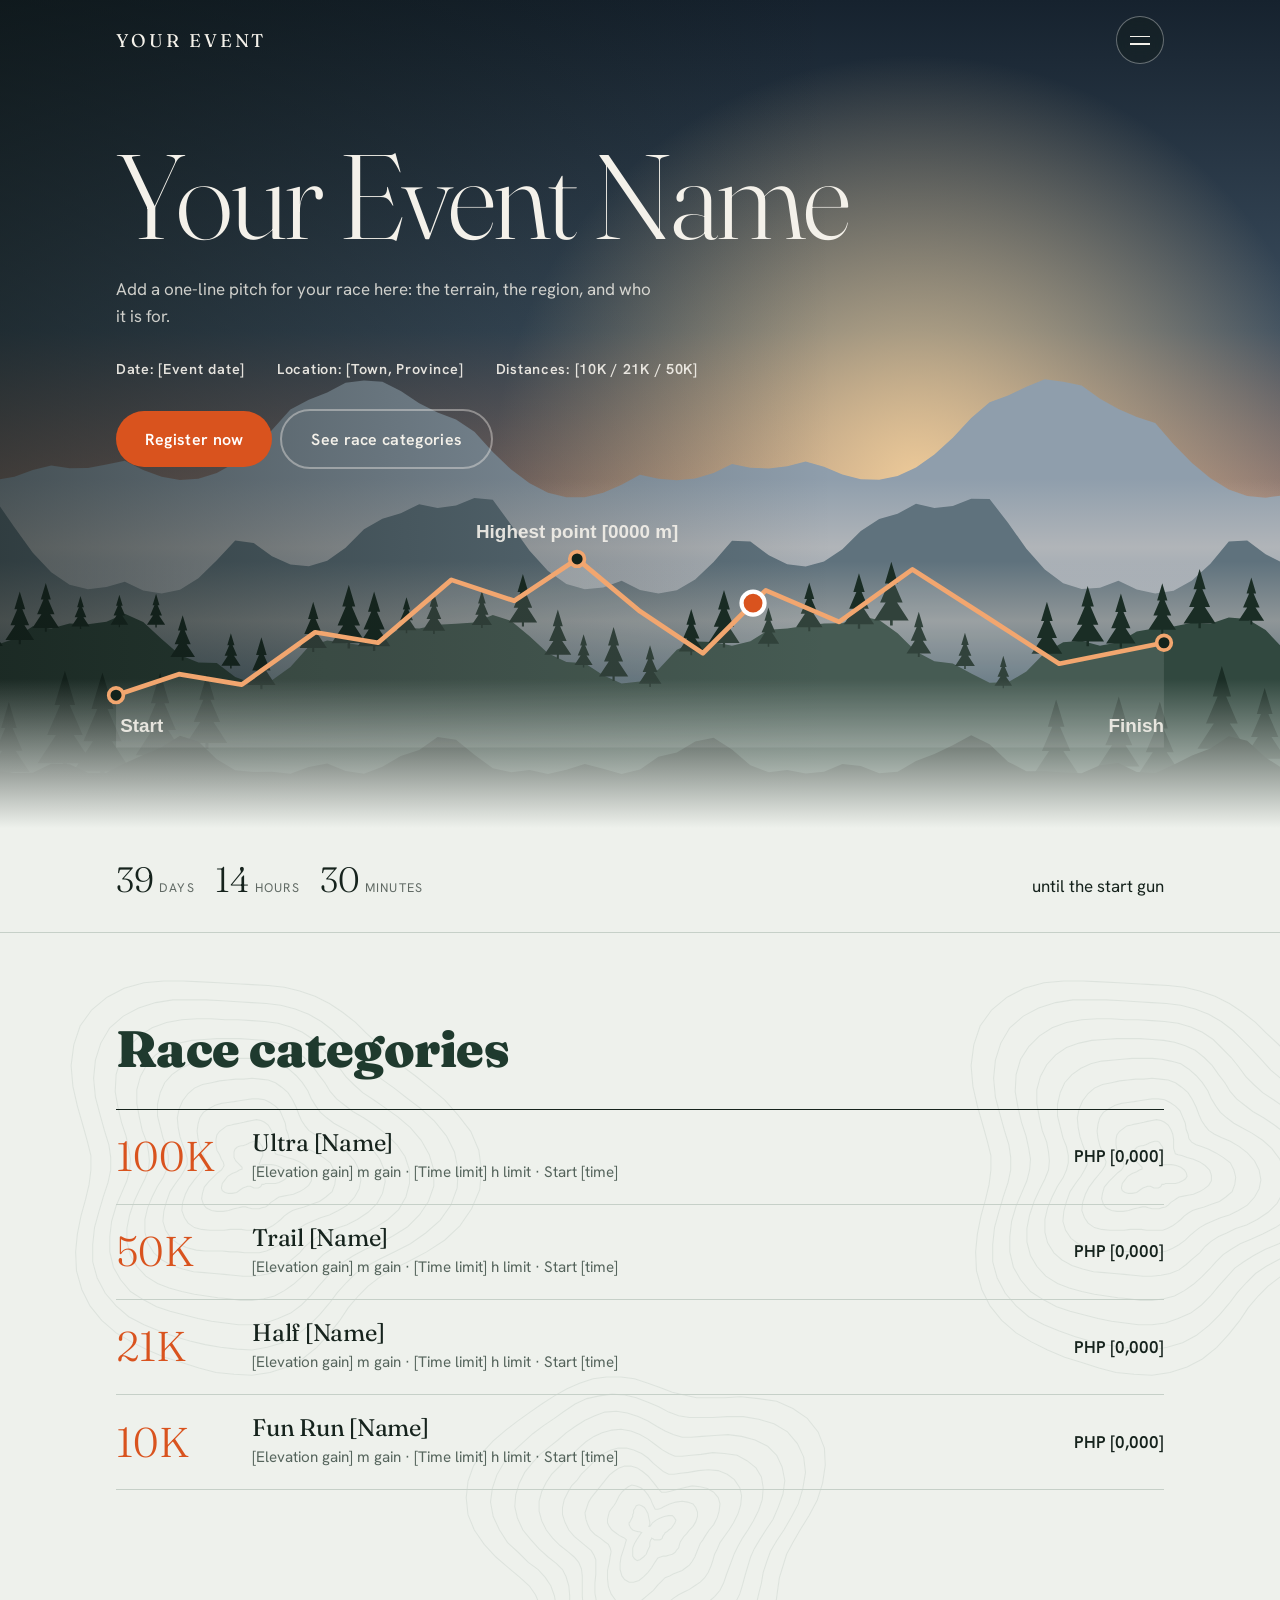
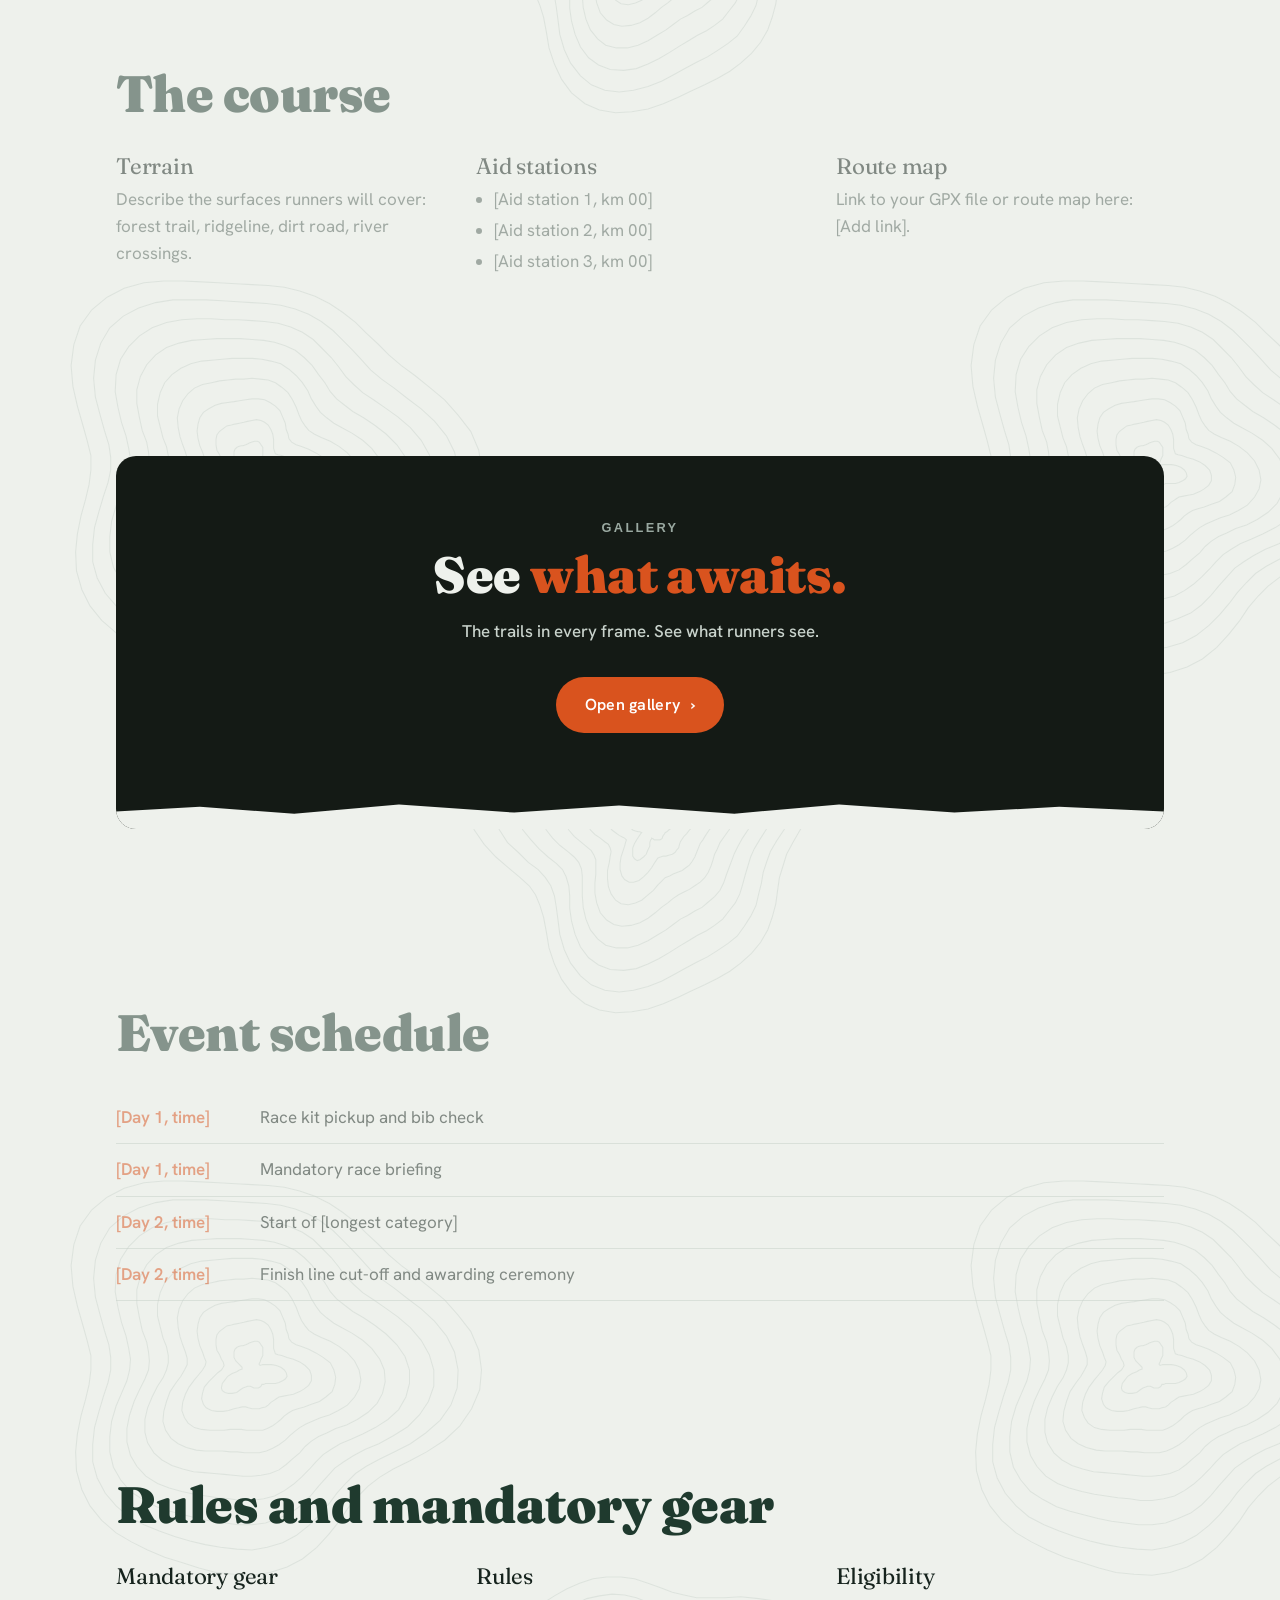
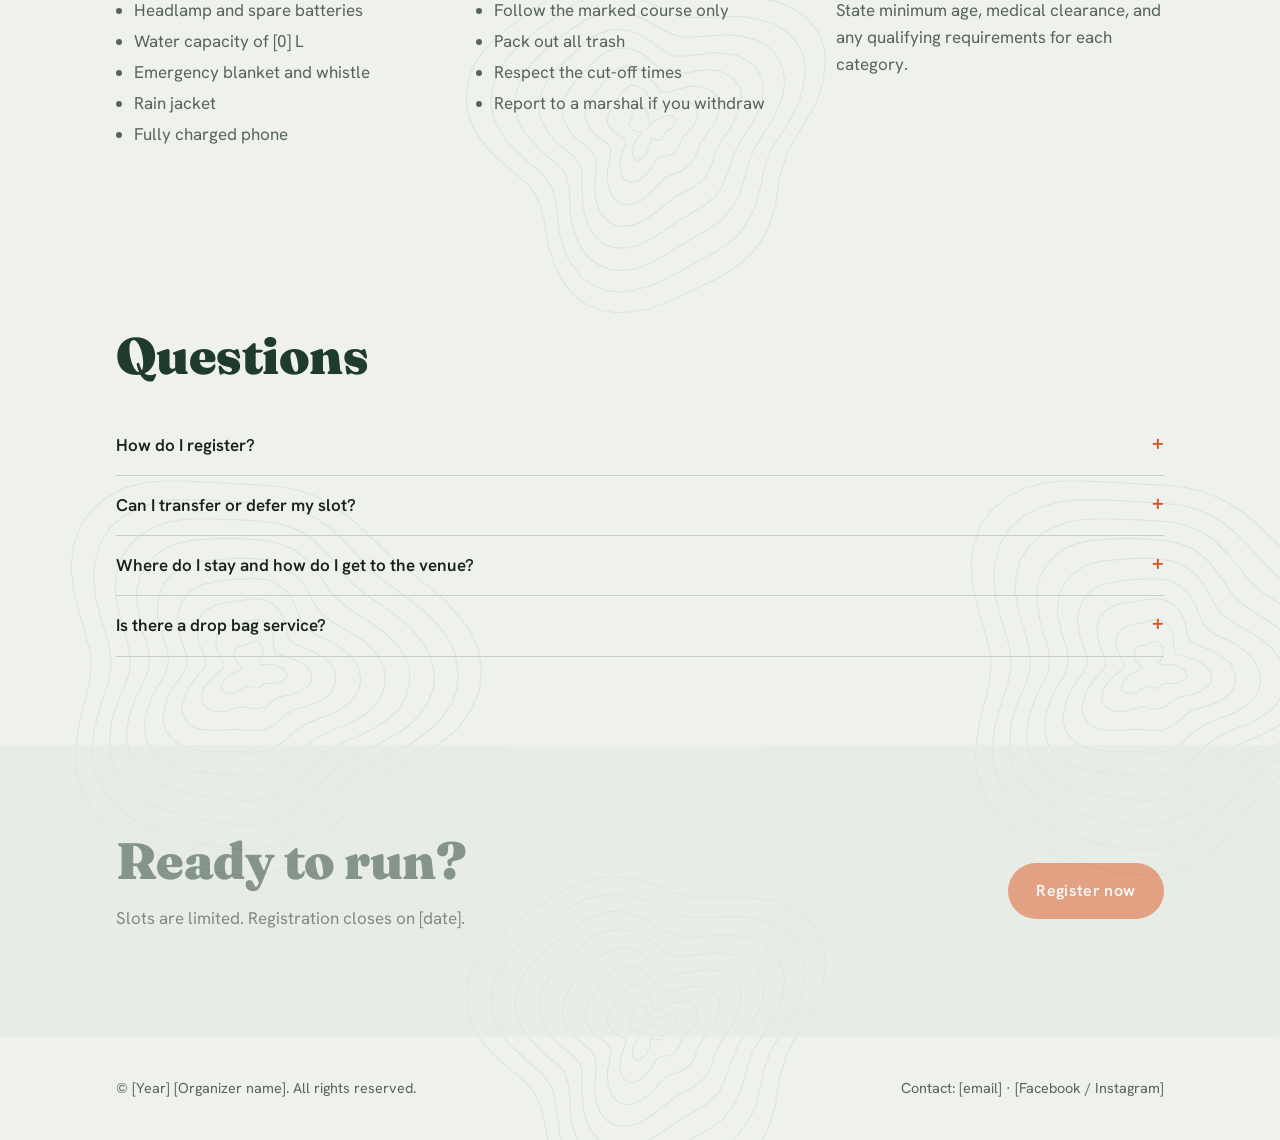
==== Trail Race Event Website.html @ f1c0d8c1 "first commit" ====
<!DOCTYPE html>
<html lang="en">
<head>
<meta charset="utf-8">
<meta name="viewport" content="width=device-width, initial-scale=1, viewport-fit=cover">
<title>Your Event Name – Trail Race</title>
<link rel="preconnect" href="https://fonts.googleapis.com">
<link rel="preconnect" href="https://fonts.gstatic.com" crossorigin>
<link href="https://fonts.googleapis.com/css2?family=Fraunces:wght@300;400;600&family=Hanken+Grotesk:wght@400;500;600&display=swap" rel="stylesheet">
<style>
:root{--bg:#EEF1EC;--ink:#16231D;--pine:#1F3A2E;--accent:#D9531E;--muted:#55645C;--line:#C6D0C8;--panel:#E3E9E3;--onaccent:#fff;
box-sizing:border-box;padding-top:env(safe-area-inset-top,0px);padding-bottom:env(safe-area-inset-bottom,0px)}
@media (prefers-color-scheme:dark){:root:not([data-theme="light"]){--bg:#0F1A15;--ink:#E6ECE7;--pine:#8DBFA3;--accent:#F07A43;--muted:#9AA9A1;--line:#263A30;--panel:#16251E;--onaccent:#1a0d06}}
:root[data-theme="dark"]{--bg:#0F1A15;--ink:#E6ECE7;--pine:#8DBFA3;--accent:#F07A43;--muted:#9AA9A1;--line:#263A30;--panel:#16251E;--onaccent:#1a0d06}
*,*::before,*::after{box-sizing:inherit}
html{scroll-padding-top:env(safe-area-inset-top,0px);scroll-behavior:smooth}
body{margin:0;background:var(--bg);color:var(--ink);font:400 1.0625rem/1.6 "Public Sans",system-ui,sans-serif}
h1,h2,h3{font-family:"Big Shoulders Display","Arial Narrow",Impact,sans-serif;line-height:.95;margin:0;letter-spacing:.01em}
a{color:inherit}
:focus-visible{outline:3px solid var(--accent);outline-offset:3px}
.wrap{max-width:68rem;margin:0 auto;padding:0 1.25rem}
nav{display:flex;justify-content:space-between;align-items:center;padding:1rem 0;gap:1rem;flex-wrap:wrap}
nav .logo{font-family:"Big Shoulders Display",Impact,sans-serif;font-weight:900;font-size:1.4rem;text-decoration:none}
nav ul{display:flex;gap:1.25rem;list-style:none;margin:0;padding:0;flex-wrap:wrap}
nav ul a{text-decoration:none;color:var(--muted);font-weight:500;font-size:.95rem}
nav ul a:hover{color:var(--ink)}
.hero{padding:3rem 0 0}
.hero h1{font-weight:900;font-size:clamp(3.5rem,13vw,9.5rem);color:var(--pine)}
.hero .sub{max-width:34rem;color:var(--muted);margin:1.25rem 0 1.75rem}
.facts{display:flex;flex-wrap:wrap;gap:.5rem 2rem;font-weight:600;margin-bottom:1.75rem}
.btn{display:inline-block;background:var(--accent);color:var(--onaccent);padding:.9rem 1.6rem;border-radius:.25rem;font-weight:600;text-decoration:none;border:0;font-size:1rem}
.btn.alt{background:transparent;color:var(--ink);border:2px solid var(--line);margin-left:.5rem}
.profile{margin-top:2.5rem;width:100%;height:auto;display:block;overflow:visible}
.profile .area{fill:var(--panel)}
.profile .ln{fill:none;stroke:var(--accent);stroke-width:3;stroke-linejoin:round;stroke-dasharray:2400;stroke-dashoffset:2400;animation:draw 2.6s ease-out forwards}
.profile text{fill:var(--muted);font:500 13px "Public Sans",sans-serif}
@keyframes draw{to{stroke-dashoffset:0}}
@media (prefers-reduced-motion:reduce){.profile .ln{animation:none;stroke-dashoffset:0}html{scroll-behavior:auto}}
.count{background:var(--pine);color:var(--bg);padding:1.25rem 0}
.count .wrap{display:flex;gap:2rem;flex-wrap:wrap;align-items:baseline;justify-content:space-between}
.count b{font-family:"Big Shoulders Display",Impact,sans-serif;font-size:2.4rem;font-weight:900;margin-right:.3rem}
.count span.u{margin-right:1.25rem;opacity:.85}
section{padding:4rem 0}
section h2{font-size:clamp(2.2rem,6vw,3.4rem);font-weight:900;color:var(--pine);margin-bottom:1.5rem}
.races{border-top:2px solid var(--ink)}
.race{display:grid;grid-template-columns:7rem 1fr auto;gap:1rem 1.5rem;align-items:center;padding:1.25rem 0;border-bottom:1px solid var(--line)}
.race .d{font-family:"Big Shoulders Display",Impact,sans-serif;font-weight:900;font-size:2.8rem;color:var(--accent);line-height:1}
.race h3{font-size:1.6rem;margin-bottom:.25rem}
.race p{margin:0;color:var(--muted);font-size:.95rem}
.race .price{font-weight:600;text-align:right}
.grid{display:grid;grid-template-columns:repeat(auto-fit,minmax(15rem,1fr));gap:2rem}
.grid h3{font-size:1.5rem;margin-bottom:.5rem}
.grid p,.grid li{color:var(--muted);margin:.25rem 0}
.grid ul{padding-left:1.1rem;margin:0}
.sched{width:100%;border-collapse:collapse;overflow-wrap:anywhere}
.sched td{padding:.75rem 0;border-bottom:1px solid var(--line);vertical-align:top}
.sched td:first-child{font-weight:600;width:9rem;color:var(--accent)}
.tbl{overflow-x:auto}
details{border-bottom:1px solid var(--line);padding:1rem 0}
summary{cursor:pointer;font-weight:600;list-style:none}
summary::-webkit-details-marker{display:none}
summary::after{content:"+";float:right;color:var(--accent);font-size:1.3rem;line-height:1}
details[open] summary::after{content:"–"}
details p{color:var(--muted);margin:.75rem 0 0;max-width:42rem}
.reg{background:var(--panel)}
.reg .wrap{display:flex;gap:2rem;justify-content:space-between;align-items:center;flex-wrap:wrap}
.reg h2{margin:0}
footer{padding:2.5rem 0;color:var(--muted);font-size:.9rem}
footer .wrap{display:flex;justify-content:space-between;gap:1rem;flex-wrap:wrap}
@media (max-width:40rem){.race{grid-template-columns:1fr}.race .price{text-align:left}.btn.alt{margin:.5rem 0 0}}

/* Mini animations */
.hero h1,.hero .sub,.hero .facts,.hero .btn{opacity:0;transform:translateY(14px);animation:up .7s cubic-bezier(.2,.7,.2,1) forwards}
.hero .sub{animation-delay:.12s}.hero .facts{animation-delay:.22s}.hero .btn{animation-delay:.32s}.hero .btn.alt{animation-delay:.4s}
@keyframes up{to{opacity:1;transform:none}}
#ring{transform-box:fill-box;transform-origin:center;animation:ping 1.8s ease-out 2.6s infinite}
@keyframes ping{0%{opacity:.8;transform:scale(1)}100%{opacity:0;transform:scale(3.2)}}
.btn{transition:transform .2s,box-shadow .2s,background .2s}
.btn:hover{transform:translateY(-3px);box-shadow:0 8px 18px rgba(0,0,0,.2)}
.btn:active{transform:translateY(0)}
.btn.alt:hover{border-color:var(--accent)}
nav ul a{position:relative}
nav ul a::after{content:"";position:absolute;left:0;bottom:-3px;height:2px;width:100%;background:var(--accent);transform:scaleX(0);transform-origin:left;transition:transform .25s}
nav ul a:hover::after,nav ul a:focus-visible::after{transform:scaleX(1)}
.count b{display:inline-block}
.count b.bump{animation:bump .5s ease}
@keyframes bump{0%{transform:translateY(-8px);opacity:.3}100%{transform:none;opacity:1}}
.rv{opacity:0;transform:translateY(18px);transition:opacity .6s ease,transform .6s cubic-bezier(.2,.7,.2,1);transition-delay:var(--d,0s)}
.rv.in{opacity:1;transform:none}
.race{transition:padding-left .25s,background .25s}
.race:hover{padding-left:.75rem;background:var(--panel)}
.race .d{transition:transform .25s}
.race:hover .d{transform:scale(1.06);transform-origin:left}
.grid>div{transition:transform .25s}
.grid>div:hover{transform:translateY(-4px)}
summary::after{transition:transform .25s}
details[open] summary::after{transform:rotate(180deg)}
details[open] p{animation:up .35s ease both}
@media (prefers-reduced-motion:reduce){
.hero h1,.hero .sub,.hero .facts,.hero .btn,.rv{opacity:1;transform:none;animation:none;transition:none}
#ring{animation:none}.count b.bump,details[open] p{animation:none}.btn:hover,.race:hover,.grid>div:hover{transform:none}}

/* Section focus */
.bar{position:sticky;top:env(safe-area-inset-top,0px);z-index:10;background:var(--bg);border-bottom:1px solid transparent;transition:border-color .3s}
.bar.stuck{border-bottom-color:var(--line)}
html{scroll-padding-top:calc(env(safe-area-inset-top,0px) + 4.5rem)}
nav ul a[aria-current="true"]{color:var(--ink)}
nav ul a[aria-current="true"]::after{transform:scaleX(1)}
body.spot .hero,body.spot main>section{transition:opacity .5s ease}
body.spot .hero:not(.focus),body.spot main>section:not(.focus){opacity:.38}
body.spot .hero:hover,body.spot main>section:hover,body.spot .hero:focus-within,body.spot main>section:focus-within{opacity:1}
main>section{position:relative}
main>section::before{content:"";position:absolute;left:0;top:4rem;bottom:4rem;width:4px;background:var(--accent);transform:scaleY(0);transform-origin:top;transition:transform .5s ease}
main>section.focus::before{transform:scaleY(1)}
@media (max-width:40rem){main>section::before{display:none}}
@media (prefers-reduced-motion:reduce){body.spot .hero,body.spot main>section,main>section::before{transition:none}}

/* Gallery teaser + page */
.eyebrow{font:600 .8rem "Public Sans",sans-serif;letter-spacing:.18em;text-transform:uppercase;margin:0 0 .75rem}
.gt{position:relative;background:#141A15;color:#EEF1EC;border-radius:1.25rem;padding:4rem 1.5rem 6rem;text-align:center;overflow:hidden}
.gt .eyebrow{color:#9AA9A1}
.gt h2{color:#EEF1EC;margin-bottom:1rem}
.gt h2 em,.gp-head h1 em{font-style:normal;color:var(--accent)}
.gsub{max-width:30rem;margin:0 auto 2rem;color:#C9D3CC;font-weight:500}
.gbtn{border-radius:999px;padding:1rem 2rem;position:relative;z-index:1}
.gbtn span{display:inline-block;margin-left:.4rem;transition:transform .2s}
.gbtn:hover span{transform:translateX(5px)}
.gt .wave{position:absolute;left:0;bottom:-1px;width:100%;height:2.2rem;display:block}
.gp-head{padding:3rem 1.25rem 2rem;text-align:center}
.gp-head h1{font-weight:900;font-size:clamp(3rem,10vw,6.5rem);color:var(--pine)}
.gp-head .eyebrow{color:var(--muted)}
.gsub2{color:var(--muted);max-width:34rem;margin:1rem auto 0}
.back{display:inline-block;margin-bottom:2rem;color:var(--muted);text-decoration:none;font-weight:600}
.back:hover{color:var(--accent)}
.masonry{columns:4 16rem;column-gap:1rem;padding-bottom:1.5rem}
.ph{position:relative;margin:0 0 1rem;break-inside:avoid;border-radius:.9rem;overflow:hidden;cursor:zoom-in;border:0;padding:0;display:block;width:100%;aspect-ratio:var(--r);background-repeat:no-repeat;background-position:bottom,bottom,center;background-size:100% 42%,100% 26%,cover;transition:transform .3s,box-shadow .3s}
.ph:hover{transform:translateY(-4px) scale(1.01);box-shadow:0 12px 24px rgba(0,0,0,.25)}
.ph span{position:absolute;left:.75rem;bottom:.6rem;font:600 .72rem "Public Sans",sans-serif;color:#fff;opacity:.85;text-shadow:0 1px 3px rgba(0,0,0,.5)}
.note{text-align:center;color:var(--muted);font-size:.9rem;padding-bottom:3rem}
.view-gallery .ph{animation:up .6s cubic-bezier(.2,.7,.2,1) both;animation-delay:calc(var(--i)*60ms)}
dialog#lb{border:0;border-radius:1rem;padding:0;background:transparent;max-width:100vw;max-height:100vh;overflow:visible}
dialog#lb::backdrop{background:rgba(8,14,11,.85)}
#lbc .ph{cursor:default;margin:0;width:min(88vw,calc(78vh*var(--rn)));animation:up .3s ease both}
#lbc .ph:hover{transform:none;box-shadow:none}
dialog .x{position:absolute;top:-2.6rem;right:0;background:none;border:0;color:#fff;font-size:2rem;line-height:1;cursor:pointer}
@media (prefers-reduced-motion:reduce){.view-gallery .ph,#lbc .ph{animation:none}.ph:hover{transform:none}.gbtn:hover span{transform:none}}

/* Premium refresh */
:root{--topo:url("data:image/svg+xml,%3Csvg%20xmlns%3D%22http%3A//www.w3.org/2000/svg%22%20viewBox%3D%220%200%201000%201000%22%3E%3Cg%20fill%3D%22none%22%20stroke%3D%22%231F3A2E%22%20stroke-opacity%3D%22.08%22%20stroke-width%3D%221.2%22%3E%3Cpath%20d%3D%22M316%20300%20L318%20303%20L319%20307%20L317%20310%20L314%20312%20L310%20314%20L306%20315%20L301%20315%20L298%20315%20L295%20315%20L293%20316%20L291%20316%20L290%20318%20L289%20319%20L287%20320%20L285%20320%20L284%20320%20L282%20320%20L280%20319%20L278%20318%20L277%20318%20L275%20318%20L273%20319%20L270%20320%20L267%20322%20L263%20325%20L258%20326%20L254%20326%20L250%20325%20L247%20323%20L246%20320%20L247%20315%20L250%20311%20L253%20307%20L258%20304%20L263%20302%20L266%20300%20L269%20299%20L269%20298%20L269%20297%20L267%20295%20L265%20293%20L262%20290%20L260%20286%20L260%20283%20L260%20280%20L261%20277%20L263%20275%20L265%20274%20L268%20273%20L270%20273%20L273%20272%20L275%20271%20L277%20270%20L280%20269%20L283%20268%20L286%20268%20L288%20269%20L290%20272%20L292%20275%20L292%20279%20L292%20284%20L290%20288%20L289%20291%20L288%20293%20L288%20294%20L289%20295%20L292%20294%20L297%20294%20L302%20294%20L307%20295%20L312%20297Z%22/%3E%3Cpath%20d%3D%22M344%20300%20L346%20306%20L346%20312%20L343%20317%20L338%20321%20L333%20324%20L326%20327%20L320%20328%20L315%20329%20L310%20330%20L307%20332%20L304%20334%20L301%20336%20L298%20339%20L295%20341%20L291%20342%20L288%20343%20L284%20343%20L280%20343%20L276%20342%20L273%20341%20L269%20341%20L265%20342%20L260%20343%20L254%20345%20L248%20346%20L241%20346%20L235%20345%20L229%20342%20L226%20338%20L224%20332%20L225%20326%20L227%20319%20L232%20313%20L237%20308%20L242%20303%20L246%20300%20L248%20297%20L249%20295%20L248%20291%20L246%20288%20L244%20283%20L241%20278%20L240%20272%20L240%20266%20L241%20261%20L244%20257%20L248%20254%20L252%20251%20L257%20250%20L261%20249%20L266%20248%20L271%20247%20L275%20246%20L280%20245%20L285%20244%20L290%20245%20L294%20247%20L298%20250%20L301%20255%20L303%20260%20L304%20266%20L304%20271%20L304%20276%20L305%20279%20L306%20282%20L309%20283%20L313%20284%20L319%20286%20L326%20288%20L333%20291%20L339%20295Z%22/%3E%3Cpath%20d%3D%22M371%20300%20L373%20308%20L372%20316%20L369%20324%20L362%20330%20L355%20335%20L346%20338%20L338%20341%20L331%20343%20L325%20345%20L320%20348%20L316%20351%20L312%20355%20L307%20359%20L303%20362%20L297%20365%20L292%20367%20L286%20367%20L280%20367%20L274%20367%20L268%20366%20L262%20366%20L256%20366%20L249%20367%20L241%20367%20L233%20367%20L224%20366%20L216%20364%20L209%20359%20L205%20353%20L202%20345%20L203%20336%20L206%20327%20L210%20319%20L216%20311%20L221%20305%20L225%20300%20L228%20295%20L229%20291%20L227%20286%20L225%20280%20L222%20273%20L220%20265%20L219%20257%20L220%20249%20L222%20242%20L226%20236%20L232%20232%20L239%20228%20L246%20226%20L253%20225%20L260%20224%20L266%20223%20L273%20222%20L280%20221%20L287%20221%20L294%20222%20L300%20225%20L306%20229%20L311%20234%20L314%20241%20L317%20248%20L318%20255%20L320%20260%20L321%20265%20L324%20269%20L329%20272%20L335%20274%20L343%20277%20L351%20281%20L359%20286%20L367%20292Z%22/%3E%3Cpath%20d%3D%22M399%20300%20L401%20311%20L399%20321%20L394%20330%20L386%20339%20L376%20345%20L366%20350%20L356%20353%20L347%20357%20L340%20360%20L333%20364%20L328%20368%20L322%20373%20L317%20378%20L310%20383%20L303%20387%20L296%20390%20L288%20392%20L280%20392%20L272%20392%20L264%20391%20L256%20391%20L247%20390%20L238%20390%20L228%20390%20L218%20389%20L207%20386%20L198%20382%20L190%20376%20L184%20367%20L181%20357%20L182%20346%20L185%20335%20L189%20324%20L195%20315%20L201%20307%20L205%20300%20L208%20294%20L208%20287%20L206%20280%20L203%20272%20L200%20263%20L198%20253%20L197%20242%20L199%20232%20L203%20223%20L209%20215%20L216%20209%20L225%20205%20L235%20203%20L244%20201%20L253%20200%20L262%20199%20L271%20199%20L280%20198%20L289%20199%20L298%20200%20L306%20203%20L313%20208%20L320%20214%20L325%20222%20L329%20230%20L332%20238%20L335%20245%20L339%20251%20L343%20256%20L349%20260%20L357%20264%20L367%20268%20L377%20274%20L386%20281%20L394%20290Z%22/%3E%3Cpath%20d%3D%22M427%20300%20L428%20313%20L425%20326%20L419%20337%20L409%20347%20L397%20355%20L385%20361%20L373%20365%20L363%20370%20L354%20374%20L346%20379%20L339%20385%20L333%20392%20L326%20398%20L318%20405%20L310%20411%20L300%20415%20L290%20417%20L280%20418%20L270%20418%20L259%20417%20L249%20416%20L238%20415%20L227%20414%20L215%20413%20L203%20410%20L191%20406%20L180%20400%20L171%20392%20L164%20381%20L161%20369%20L161%20355%20L164%20342%20L169%20330%20L175%20318%20L181%20309%20L185%20300%20L187%20292%20L187%20284%20L185%20274%20L181%20264%20L178%20252%20L175%20240%20L175%20227%20L178%20214%20L183%20203%20L191%20194%20L201%20187%20L212%20182%20L224%20179%20L235%20178%20L247%20177%20L258%20176%20L269%20176%20L280%20176%20L291%20177%20L301%20179%20L312%20182%20L321%20188%20L329%20195%20L336%20203%20L342%20212%20L346%20221%20L351%20229%20L356%20236%20L363%20242%20L371%20248%20L380%20253%20L391%20259%20L403%20267%20L413%20276%20L422%20288Z%22/%3E%3Cpath%20d%3D%22M455%20300%20L455%20315%20L451%20330%20L443%20344%20L431%20355%20L417%20364%20L403%20371%20L390%20377%20L378%20382%20L368%20388%20L359%20394%20L351%20402%20L344%20410%20L335%20419%20L326%20427%20L316%20434%20L305%20440%20L293%20443%20L280%20445%20L267%20445%20L255%20443%20L242%20442%20L229%20440%20L216%20438%20L202%20435%20L188%20431%20L175%20426%20L162%20418%20L152%20407%20L145%20395%20L141%20380%20L141%20365%20L144%20350%20L149%20335%20L155%20322%20L161%20310%20L165%20300%20L166%20290%20L165%20280%20L163%20269%20L158%20256%20L155%20242%20L152%20226%20L152%20211%20L156%20196%20L163%20183%20L173%20172%20L185%20164%20L199%20159%20L213%20156%20L227%20155%20L241%20154%20L254%20154%20L267%20154%20L280%20155%20L293%20156%20L305%20158%20L317%20162%20L328%20167%20L338%20175%20L347%20184%20L354%20194%20L361%20203%20L367%20213%20L374%20221%20L383%20228%20L392%20235%20L404%20242%20L416%20250%20L429%20260%20L441%20272%20L450%20285Z%22/%3E%3Cpath%20d%3D%22M482%20300%20L482%20318%20L476%20335%20L466%20350%20L453%20363%20L437%20373%20L421%20382%20L406%20388%20L393%20395%20L382%20402%20L372%20409%20L363%20419%20L354%20429%20L345%20440%20L335%20450%20L323%20459%20L309%20465%20L295%20470%20L280%20472%20L265%20472%20L250%20470%20L235%20468%20L220%20465%20L205%20461%20L189%20457%20L174%20452%20L159%20444%20L145%20435%20L134%20422%20L126%20408%20L122%20391%20L122%20374%20L124%20357%20L129%20340%20L135%20326%20L141%20312%20L144%20300%20L145%20288%20L143%20276%20L140%20262%20L135%20247%20L131%20230%20L128%20213%20L129%20194%20L134%20177%20L143%20163%20L155%20151%20L169%20142%20L185%20136%20L202%20133%20L219%20132%20L235%20132%20L250%20133%20L265%20133%20L280%20134%20L294%20135%20L309%20137%20L323%20141%20L336%20147%20L348%20155%20L358%20165%20L368%20175%20L376%20185%20L384%20196%20L393%20205%20L403%20214%20L415%20222%20L428%20231%20L442%20241%20L456%20253%20L468%20267%20L477%20283Z%22/%3E%3Cpath%20d%3D%22M509%20300%20L508%20320%20L501%20339%20L489%20356%20L473%20370%20L456%20382%20L438%20391%20L422%20399%20L407%20407%20L395%20415%20L385%20425%20L375%20436%20L366%20448%20L355%20461%20L343%20473%20L329%20484%20L314%20492%20L297%20497%20L280%20500%20L263%20499%20L245%20497%20L228%20494%20L211%20490%20L194%20485%20L177%20479%20L160%20472%20L143%20463%20L129%20451%20L117%20437%20L108%20420%20L103%20402%20L103%20383%20L105%20364%20L110%20346%20L115%20329%20L120%20314%20L123%20300%20L123%20286%20L121%20272%20L116%20256%20L111%20238%20L106%20219%20L104%20198%20L106%20178%20L112%20159%20L122%20142%20L137%20129%20L154%20120%20L173%20114%20L192%20111%20L211%20111%20L229%20111%20L247%20112%20L264%20113%20L280%20114%20L296%20115%20L312%20117%20L328%20121%20L343%20127%20L357%20135%20L370%20145%20L381%20156%20L392%20167%20L402%20178%20L412%20189%20L424%20199%20L438%20209%20L452%20220%20L468%20232%20L483%20246%20L496%20262%20L505%20280Z%22/%3E%3Cpath%20d%3D%22M535%20300%20L533%20322%20L524%20343%20L511%20362%20L494%20378%20L474%20391%20L455%20401%20L437%20410%20L422%20419%20L409%20429%20L398%20440%20L387%20453%20L377%20468%20L365%20483%20L352%20497%20L336%20510%20L319%20519%20L300%20525%20L280%20528%20L260%20527%20L240%20525%20L221%20520%20L202%20514%20L183%20508%20L164%20500%20L146%20491%20L129%20481%20L113%20467%20L100%20451%20L91%20433%20L85%20412%20L84%20391%20L86%20371%20L90%20351%20L95%20333%20L99%20316%20L101%20300%20L101%20284%20L97%20268%20L92%20250%20L86%20229%20L81%20207%20L79%20184%20L82%20161%20L89%20140%20L102%20122%20L119%20108%20L138%2098%20L160%2092%20L182%2090%20L203%2090%20L224%2091%20L243%2092%20L262%2093%20L280%2094%20L298%2095%20L316%2097%20L333%20101%20L350%20107%20L366%20115%20L381%20125%20L395%20136%20L407%20148%20L420%20160%20L432%20172%20L446%20184%20L461%20195%20L477%20208%20L494%20222%20L509%20239%20L523%20257%20L532%20278Z%22/%3E%3Cpath%20d%3D%22M743%20700%20L741%20702%20L739%20703%20L738%20705%20L737%20706%20L736%20708%20L736%20709%20L735%20710%20L733%20711%20L731%20711%20L729%20711%20L727%20711%20L726%20710%20L724%20709%20L724%20710%20L723%20711%20L722%20714%20L722%20718%20L720%20722%20L718%20727%20L715%20730%20L711%20733%20L708%20734%20L705%20732%20L703%20729%20L703%20725%20L703%20720%20L705%20715%20L708%20710%20L710%20707%20L712%20704%20L713%20703%20L713%20703%20L711%20702%20L709%20702%20L706%20701%20L703%20700%20L701%20698%20L700%20696%20L699%20694%20L699%20692%20L700%20691%20L701%20689%20L702%20687%20L703%20685%20L703%20683%20L704%20681%20L704%20678%20L706%20675%20L707%20673%20L710%20672%20L713%20673%20L716%20675%20L718%20678%20L720%20682%20L721%20687%20L722%20691%20L722%20694%20L721%20696%20L722%20696%20L723%20695%20L725%20692%20L729%20689%20L733%20687%20L738%20685%20L743%20684%20L747%20684%20L749%20686%20L751%20689%20L750%20692%20L748%20695%20L746%20698Z%22/%3E%3Cpath%20d%3D%22M766%20700%20L763%20704%20L760%20707%20L758%20710%20L756%20713%20L755%20716%20L754%20720%20L752%20722%20L750%20725%20L747%20727%20L743%20728%20L740%20729%20L737%20729%20L734%20730%20L731%20731%20L729%20734%20L727%20737%20L724%20742%20L720%20747%20L715%20752%20L710%20756%20L704%20758%20L699%20758%20L694%20755%20L691%20751%20L689%20744%20L689%20737%20L690%20730%20L692%20724%20L694%20718%20L695%20714%20L696%20711%20L694%20709%20L692%20708%20L688%20706%20L684%20703%20L680%20700%20L677%20696%20L675%20692%20L675%20688%20L676%20684%20L677%20680%20L679%20677%20L682%20673%20L684%20670%20L686%20666%20L688%20662%20L691%20658%20L694%20655%20L698%20652%20L702%20650%20L707%20651%20L712%20653%20L716%20656%20L720%20661%20L723%20666%20L725%20671%20L727%20675%20L728%20677%20L731%20677%20L734%20676%20L738%20674%20L744%20671%20L751%20669%20L758%20668%20L764%20669%20L770%20671%20L773%20675%20L775%20680%20L775%20685%20L773%20691%20L770%20696Z%22/%3E%3Cpath%20d%3D%22M788%20700%20L784%20706%20L781%20711%20L778%20715%20L776%20720%20L774%20725%20L772%20730%20L769%20735%20L766%20739%20L762%20742%20L758%20745%20L753%20747%20L748%20749%20L744%20751%20L739%20753%20L735%20757%20L731%20761%20L726%20767%20L720%20772%20L713%20778%20L706%20781%20L698%20783%20L690%20782%20L684%20778%20L679%20771%20L676%20763%20L675%20754%20L675%20745%20L677%20736%20L678%20729%20L679%20724%20L678%20720%20L676%20716%20L672%20713%20L667%20709%20L661%20705%20L656%20700%20L653%20694%20L651%20688%20L650%20681%20L652%20675%20L654%20669%20L657%20664%20L661%20659%20L665%20654%20L669%20649%20L673%20644%20L677%20639%20L682%20635%20L688%20631%20L694%20629%20L701%20629%20L708%20631%20L714%20635%20L720%20640%20L725%20646%20L729%20651%20L732%20655%20L735%20658%20L740%20658%20L745%20657%20L752%20655%20L760%20653%20L769%20651%20L778%20652%20L786%20654%20L793%20658%20L798%20664%20L800%20671%20L799%20679%20L797%20686%20L793%20694Z%22/%3E%3Cpath%20d%3D%22M810%20700%20L805%20707%20L800%20714%20L797%20721%20L794%20727%20L792%20734%20L790%20740%20L787%20747%20L783%20753%20L778%20758%20L772%20762%20L766%20766%20L760%20769%20L754%20772%20L748%20776%20L742%20781%20L735%20786%20L728%20792%20L720%20798%20L711%20803%20L701%20806%20L691%20807%20L682%20805%20L674%20800%20L667%20792%20L663%20781%20L661%20770%20L661%20759%20L662%20749%20L662%20740%20L662%20733%20L660%20728%20L657%20723%20L651%20718%20L645%20713%20L638%20707%20L632%20700%20L628%20692%20L625%20683%20L625%20675%20L627%20666%20L631%20658%20L635%20651%20L641%20645%20L646%20638%20L652%20632%20L658%20626%20L664%20620%20L671%20615%20L679%20611%20L687%20609%20L696%20609%20L704%20611%20L713%20615%20L720%20620%20L726%20626%20L732%20631%20L737%20635%20L743%20638%20L749%20638%20L756%20637%20L765%20636%20L776%20634%20L787%20633%20L798%20634%20L808%20638%20L816%20644%20L822%20653%20L824%20662%20L823%20672%20L820%20682%20L815%20692Z%22/%3E%3Cpath%20d%3D%22M831%20700%20L825%20709%20L820%20718%20L816%20726%20L813%20734%20L810%20742%20L807%20750%20L804%20759%20L800%20767%20L794%20774%20L787%20780%20L780%20786%20L772%20790%20L764%20795%20L756%20799%20L748%20805%20L740%20811%20L730%20817%20L720%20823%20L709%20828%20L697%20831%20L685%20831%20L673%20828%20L664%20821%20L656%20811%20L651%20799%20L648%20786%20L647%20773%20L647%20761%20L647%20751%20L646%20743%20L643%20736%20L638%20730%20L631%20724%20L622%20717%20L614%20709%20L607%20700%20L602%20690%20L599%20679%20L599%20668%20L602%20657%20L607%20647%20L613%20638%20L621%20630%20L628%20623%20L636%20616%20L643%20609%20L651%20602%20L660%20596%20L669%20592%20L680%20589%20L690%20588%20L701%20590%20L711%20594%20L720%20599%20L728%20605%20L736%20611%20L743%20615%20L750%20618%20L758%20618%20L768%20617%20L779%20616%20L792%20614%20L805%20615%20L819%20617%20L830%20623%20L840%20631%20L846%20641%20L848%20653%20L847%20666%20L843%20678%20L837%20690Z%22/%3E%3Cpath%20d%3D%22M851%20700%20L844%20711%20L838%20721%20L834%20730%20L831%20740%20L828%20750%20L825%20761%20L822%20771%20L817%20781%20L810%20790%20L803%20799%20L794%20806%20L785%20812%20L775%20817%20L765%20823%20L755%20829%20L744%20836%20L732%20843%20L720%20849%20L707%20854%20L693%20856%20L678%20855%20L665%20850%20L654%20842%20L645%20830%20L639%20816%20L635%20801%20L633%20787%20L633%20773%20L632%20762%20L629%20752%20L625%20744%20L618%20737%20L609%20730%20L599%20721%20L590%20711%20L581%20700%20L575%20687%20L572%20674%20L573%20661%20L577%20648%20L583%20636%20L591%20626%20L600%20616%20L610%20608%20L620%20600%20L629%20592%20L639%20585%20L650%20578%20L661%20573%20L672%20569%20L685%20568%20L697%20570%20L709%20574%20L720%20579%20L730%20585%20L739%20590%20L748%20594%20L758%20597%20L768%20597%20L780%20596%20L794%20595%20L809%20594%20L824%20596%20L839%20600%20L853%20607%20L863%20617%20L869%20630%20L872%20645%20L870%20660%20L865%20674%20L859%20688Z%22/%3E%3Cpath%20d%3D%22M871%20700%20L863%20712%20L856%20724%20L852%20735%20L848%20747%20L846%20759%20L843%20771%20L840%20784%20L834%20796%20L827%20807%20L819%20818%20L809%20826%20L797%20834%20L786%20841%20L774%20847%20L761%20854%20L748%20861%20L735%20868%20L720%20874%20L704%20878%20L688%20880%20L672%20878%20L657%20872%20L645%20862%20L634%20848%20L627%20833%20L622%20816%20L620%20800%20L618%20785%20L616%20773%20L612%20762%20L606%20753%20L598%20744%20L587%20736%20L576%20725%20L564%20714%20L555%20700%20L548%20685%20L545%20669%20L547%20654%20L552%20639%20L560%20625%20L570%20613%20L581%20603%20L592%20593%20L604%20584%20L616%20576%20L627%20568%20L639%20560%20L652%20554%20L666%20551%20L680%20549%20L694%20550%20L707%20553%20L720%20558%20L732%20563%20L743%20569%20L754%20573%20L766%20575%20L778%20575%20L792%20575%20L808%20574%20L826%20574%20L843%20577%20L860%20582%20L875%20591%20L886%20604%20L893%20619%20L895%20636%20L892%20654%20L887%20671%20L879%20686Z%22/%3E%3Cpath%20d%3D%22M889%20700%20L881%20714%20L874%20727%20L870%20740%20L866%20753%20L864%20767%20L862%20782%20L858%20797%20L853%20811%20L845%20825%20L835%20837%20L823%20848%20L811%20857%20L797%20865%20L783%20872%20L768%20879%20L753%20886%20L737%20893%20L720%20899%20L702%20902%20L684%20903%20L666%20900%20L650%20893%20L635%20881%20L624%20866%20L616%20849%20L610%20831%20L607%20813%20L604%20797%20L600%20784%20L595%20772%20L588%20762%20L577%20752%20L565%20742%20L551%20730%20L538%20716%20L527%20700%20L520%20683%20L518%20664%20L520%20646%20L526%20629%20L536%20614%20L548%20601%20L562%20589%20L575%20579%20L589%20569%20L602%20560%20L616%20551%20L630%20543%20L644%20537%20L659%20532%20L674%20530%20L690%20530%20L705%20532%20L720%20537%20L734%20542%20L747%20547%20L760%20550%20L774%20553%20L788%20553%20L805%20553%20L823%20552%20L843%20554%20L863%20557%20L881%20565%20L897%20576%20L909%20591%20L916%20609%20L917%20628%20L914%20648%20L908%20667%20L899%20684Z%22/%3E%3C/g%3E%3C/svg%3E")}
@media (prefers-color-scheme:dark){:root:not([data-theme="light"]){--topo:url("data:image/svg+xml,%3Csvg%20xmlns%3D%22http%3A//www.w3.org/2000/svg%22%20viewBox%3D%220%200%201000%201000%22%3E%3Cg%20fill%3D%22none%22%20stroke%3D%22%238DBFA3%22%20stroke-opacity%3D%22.08%22%20stroke-width%3D%221.2%22%3E%3Cpath%20d%3D%22M316%20300%20L318%20303%20L319%20307%20L317%20310%20L314%20312%20L310%20314%20L306%20315%20L301%20315%20L298%20315%20L295%20315%20L293%20316%20L291%20316%20L290%20318%20L289%20319%20L287%20320%20L285%20320%20L284%20320%20L282%20320%20L280%20319%20L278%20318%20L277%20318%20L275%20318%20L273%20319%20L270%20320%20L267%20322%20L263%20325%20L258%20326%20L254%20326%20L250%20325%20L247%20323%20L246%20320%20L247%20315%20L250%20311%20L253%20307%20L258%20304%20L263%20302%20L266%20300%20L269%20299%20L269%20298%20L269%20297%20L267%20295%20L265%20293%20L262%20290%20L260%20286%20L260%20283%20L260%20280%20L261%20277%20L263%20275%20L265%20274%20L268%20273%20L270%20273%20L273%20272%20L275%20271%20L277%20270%20L280%20269%20L283%20268%20L286%20268%20L288%20269%20L290%20272%20L292%20275%20L292%20279%20L292%20284%20L290%20288%20L289%20291%20L288%20293%20L288%20294%20L289%20295%20L292%20294%20L297%20294%20L302%20294%20L307%20295%20L312%20297Z%22/%3E%3Cpath%20d%3D%22M344%20300%20L346%20306%20L346%20312%20L343%20317%20L338%20321%20L333%20324%20L326%20327%20L320%20328%20L315%20329%20L310%20330%20L307%20332%20L304%20334%20L301%20336%20L298%20339%20L295%20341%20L291%20342%20L288%20343%20L284%20343%20L280%20343%20L276%20342%20L273%20341%20L269%20341%20L265%20342%20L260%20343%20L254%20345%20L248%20346%20L241%20346%20L235%20345%20L229%20342%20L226%20338%20L224%20332%20L225%20326%20L227%20319%20L232%20313%20L237%20308%20L242%20303%20L246%20300%20L248%20297%20L249%20295%20L248%20291%20L246%20288%20L244%20283%20L241%20278%20L240%20272%20L240%20266%20L241%20261%20L244%20257%20L248%20254%20L252%20251%20L257%20250%20L261%20249%20L266%20248%20L271%20247%20L275%20246%20L280%20245%20L285%20244%20L290%20245%20L294%20247%20L298%20250%20L301%20255%20L303%20260%20L304%20266%20L304%20271%20L304%20276%20L305%20279%20L306%20282%20L309%20283%20L313%20284%20L319%20286%20L326%20288%20L333%20291%20L339%20295Z%22/%3E%3Cpath%20d%3D%22M371%20300%20L373%20308%20L372%20316%20L369%20324%20L362%20330%20L355%20335%20L346%20338%20L338%20341%20L331%20343%20L325%20345%20L320%20348%20L316%20351%20L312%20355%20L307%20359%20L303%20362%20L297%20365%20L292%20367%20L286%20367%20L280%20367%20L274%20367%20L268%20366%20L262%20366%20L256%20366%20L249%20367%20L241%20367%20L233%20367%20L224%20366%20L216%20364%20L209%20359%20L205%20353%20L202%20345%20L203%20336%20L206%20327%20L210%20319%20L216%20311%20L221%20305%20L225%20300%20L228%20295%20L229%20291%20L227%20286%20L225%20280%20L222%20273%20L220%20265%20L219%20257%20L220%20249%20L222%20242%20L226%20236%20L232%20232%20L239%20228%20L246%20226%20L253%20225%20L260%20224%20L266%20223%20L273%20222%20L280%20221%20L287%20221%20L294%20222%20L300%20225%20L306%20229%20L311%20234%20L314%20241%20L317%20248%20L318%20255%20L320%20260%20L321%20265%20L324%20269%20L329%20272%20L335%20274%20L343%20277%20L351%20281%20L359%20286%20L367%20292Z%22/%3E%3Cpath%20d%3D%22M399%20300%20L401%20311%20L399%20321%20L394%20330%20L386%20339%20L376%20345%20L366%20350%20L356%20353%20L347%20357%20L340%20360%20L333%20364%20L328%20368%20L322%20373%20L317%20378%20L310%20383%20L303%20387%20L296%20390%20L288%20392%20L280%20392%20L272%20392%20L264%20391%20L256%20391%20L247%20390%20L238%20390%20L228%20390%20L218%20389%20L207%20386%20L198%20382%20L190%20376%20L184%20367%20L181%20357%20L182%20346%20L185%20335%20L189%20324%20L195%20315%20L201%20307%20L205%20300%20L208%20294%20L208%20287%20L206%20280%20L203%20272%20L200%20263%20L198%20253%20L197%20242%20L199%20232%20L203%20223%20L209%20215%20L216%20209%20L225%20205%20L235%20203%20L244%20201%20L253%20200%20L262%20199%20L271%20199%20L280%20198%20L289%20199%20L298%20200%20L306%20203%20L313%20208%20L320%20214%20L325%20222%20L329%20230%20L332%20238%20L335%20245%20L339%20251%20L343%20256%20L349%20260%20L357%20264%20L367%20268%20L377%20274%20L386%20281%20L394%20290Z%22/%3E%3Cpath%20d%3D%22M427%20300%20L428%20313%20L425%20326%20L419%20337%20L409%20347%20L397%20355%20L385%20361%20L373%20365%20L363%20370%20L354%20374%20L346%20379%20L339%20385%20L333%20392%20L326%20398%20L318%20405%20L310%20411%20L300%20415%20L290%20417%20L280%20418%20L270%20418%20L259%20417%20L249%20416%20L238%20415%20L227%20414%20L215%20413%20L203%20410%20L191%20406%20L180%20400%20L171%20392%20L164%20381%20L161%20369%20L161%20355%20L164%20342%20L169%20330%20L175%20318%20L181%20309%20L185%20300%20L187%20292%20L187%20284%20L185%20274%20L181%20264%20L178%20252%20L175%20240%20L175%20227%20L178%20214%20L183%20203%20L191%20194%20L201%20187%20L212%20182%20L224%20179%20L235%20178%20L247%20177%20L258%20176%20L269%20176%20L280%20176%20L291%20177%20L301%20179%20L312%20182%20L321%20188%20L329%20195%20L336%20203%20L342%20212%20L346%20221%20L351%20229%20L356%20236%20L363%20242%20L371%20248%20L380%20253%20L391%20259%20L403%20267%20L413%20276%20L422%20288Z%22/%3E%3Cpath%20d%3D%22M455%20300%20L455%20315%20L451%20330%20L443%20344%20L431%20355%20L417%20364%20L403%20371%20L390%20377%20L378%20382%20L368%20388%20L359%20394%20L351%20402%20L344%20410%20L335%20419%20L326%20427%20L316%20434%20L305%20440%20L293%20443%20L280%20445%20L267%20445%20L255%20443%20L242%20442%20L229%20440%20L216%20438%20L202%20435%20L188%20431%20L175%20426%20L162%20418%20L152%20407%20L145%20395%20L141%20380%20L141%20365%20L144%20350%20L149%20335%20L155%20322%20L161%20310%20L165%20300%20L166%20290%20L165%20280%20L163%20269%20L158%20256%20L155%20242%20L152%20226%20L152%20211%20L156%20196%20L163%20183%20L173%20172%20L185%20164%20L199%20159%20L213%20156%20L227%20155%20L241%20154%20L254%20154%20L267%20154%20L280%20155%20L293%20156%20L305%20158%20L317%20162%20L328%20167%20L338%20175%20L347%20184%20L354%20194%20L361%20203%20L367%20213%20L374%20221%20L383%20228%20L392%20235%20L404%20242%20L416%20250%20L429%20260%20L441%20272%20L450%20285Z%22/%3E%3Cpath%20d%3D%22M482%20300%20L482%20318%20L476%20335%20L466%20350%20L453%20363%20L437%20373%20L421%20382%20L406%20388%20L393%20395%20L382%20402%20L372%20409%20L363%20419%20L354%20429%20L345%20440%20L335%20450%20L323%20459%20L309%20465%20L295%20470%20L280%20472%20L265%20472%20L250%20470%20L235%20468%20L220%20465%20L205%20461%20L189%20457%20L174%20452%20L159%20444%20L145%20435%20L134%20422%20L126%20408%20L122%20391%20L122%20374%20L124%20357%20L129%20340%20L135%20326%20L141%20312%20L144%20300%20L145%20288%20L143%20276%20L140%20262%20L135%20247%20L131%20230%20L128%20213%20L129%20194%20L134%20177%20L143%20163%20L155%20151%20L169%20142%20L185%20136%20L202%20133%20L219%20132%20L235%20132%20L250%20133%20L265%20133%20L280%20134%20L294%20135%20L309%20137%20L323%20141%20L336%20147%20L348%20155%20L358%20165%20L368%20175%20L376%20185%20L384%20196%20L393%20205%20L403%20214%20L415%20222%20L428%20231%20L442%20241%20L456%20253%20L468%20267%20L477%20283Z%22/%3E%3Cpath%20d%3D%22M509%20300%20L508%20320%20L501%20339%20L489%20356%20L473%20370%20L456%20382%20L438%20391%20L422%20399%20L407%20407%20L395%20415%20L385%20425%20L375%20436%20L366%20448%20L355%20461%20L343%20473%20L329%20484%20L314%20492%20L297%20497%20L280%20500%20L263%20499%20L245%20497%20L228%20494%20L211%20490%20L194%20485%20L177%20479%20L160%20472%20L143%20463%20L129%20451%20L117%20437%20L108%20420%20L103%20402%20L103%20383%20L105%20364%20L110%20346%20L115%20329%20L120%20314%20L123%20300%20L123%20286%20L121%20272%20L116%20256%20L111%20238%20L106%20219%20L104%20198%20L106%20178%20L112%20159%20L122%20142%20L137%20129%20L154%20120%20L173%20114%20L192%20111%20L211%20111%20L229%20111%20L247%20112%20L264%20113%20L280%20114%20L296%20115%20L312%20117%20L328%20121%20L343%20127%20L357%20135%20L370%20145%20L381%20156%20L392%20167%20L402%20178%20L412%20189%20L424%20199%20L438%20209%20L452%20220%20L468%20232%20L483%20246%20L496%20262%20L505%20280Z%22/%3E%3Cpath%20d%3D%22M535%20300%20L533%20322%20L524%20343%20L511%20362%20L494%20378%20L474%20391%20L455%20401%20L437%20410%20L422%20419%20L409%20429%20L398%20440%20L387%20453%20L377%20468%20L365%20483%20L352%20497%20L336%20510%20L319%20519%20L300%20525%20L280%20528%20L260%20527%20L240%20525%20L221%20520%20L202%20514%20L183%20508%20L164%20500%20L146%20491%20L129%20481%20L113%20467%20L100%20451%20L91%20433%20L85%20412%20L84%20391%20L86%20371%20L90%20351%20L95%20333%20L99%20316%20L101%20300%20L101%20284%20L97%20268%20L92%20250%20L86%20229%20L81%20207%20L79%20184%20L82%20161%20L89%20140%20L102%20122%20L119%20108%20L138%2098%20L160%2092%20L182%2090%20L203%2090%20L224%2091%20L243%2092%20L262%2093%20L280%2094%20L298%2095%20L316%2097%20L333%20101%20L350%20107%20L366%20115%20L381%20125%20L395%20136%20L407%20148%20L420%20160%20L432%20172%20L446%20184%20L461%20195%20L477%20208%20L494%20222%20L509%20239%20L523%20257%20L532%20278Z%22/%3E%3Cpath%20d%3D%22M743%20700%20L741%20702%20L739%20703%20L738%20705%20L737%20706%20L736%20708%20L736%20709%20L735%20710%20L733%20711%20L731%20711%20L729%20711%20L727%20711%20L726%20710%20L724%20709%20L724%20710%20L723%20711%20L722%20714%20L722%20718%20L720%20722%20L718%20727%20L715%20730%20L711%20733%20L708%20734%20L705%20732%20L703%20729%20L703%20725%20L703%20720%20L705%20715%20L708%20710%20L710%20707%20L712%20704%20L713%20703%20L713%20703%20L711%20702%20L709%20702%20L706%20701%20L703%20700%20L701%20698%20L700%20696%20L699%20694%20L699%20692%20L700%20691%20L701%20689%20L702%20687%20L703%20685%20L703%20683%20L704%20681%20L704%20678%20L706%20675%20L707%20673%20L710%20672%20L713%20673%20L716%20675%20L718%20678%20L720%20682%20L721%20687%20L722%20691%20L722%20694%20L721%20696%20L722%20696%20L723%20695%20L725%20692%20L729%20689%20L733%20687%20L738%20685%20L743%20684%20L747%20684%20L749%20686%20L751%20689%20L750%20692%20L748%20695%20L746%20698Z%22/%3E%3Cpath%20d%3D%22M766%20700%20L763%20704%20L760%20707%20L758%20710%20L756%20713%20L755%20716%20L754%20720%20L752%20722%20L750%20725%20L747%20727%20L743%20728%20L740%20729%20L737%20729%20L734%20730%20L731%20731%20L729%20734%20L727%20737%20L724%20742%20L720%20747%20L715%20752%20L710%20756%20L704%20758%20L699%20758%20L694%20755%20L691%20751%20L689%20744%20L689%20737%20L690%20730%20L692%20724%20L694%20718%20L695%20714%20L696%20711%20L694%20709%20L692%20708%20L688%20706%20L684%20703%20L680%20700%20L677%20696%20L675%20692%20L675%20688%20L676%20684%20L677%20680%20L679%20677%20L682%20673%20L684%20670%20L686%20666%20L688%20662%20L691%20658%20L694%20655%20L698%20652%20L702%20650%20L707%20651%20L712%20653%20L716%20656%20L720%20661%20L723%20666%20L725%20671%20L727%20675%20L728%20677%20L731%20677%20L734%20676%20L738%20674%20L744%20671%20L751%20669%20L758%20668%20L764%20669%20L770%20671%20L773%20675%20L775%20680%20L775%20685%20L773%20691%20L770%20696Z%22/%3E%3Cpath%20d%3D%22M788%20700%20L784%20706%20L781%20711%20L778%20715%20L776%20720%20L774%20725%20L772%20730%20L769%20735%20L766%20739%20L762%20742%20L758%20745%20L753%20747%20L748%20749%20L744%20751%20L739%20753%20L735%20757%20L731%20761%20L726%20767%20L720%20772%20L713%20778%20L706%20781%20L698%20783%20L690%20782%20L684%20778%20L679%20771%20L676%20763%20L675%20754%20L675%20745%20L677%20736%20L678%20729%20L679%20724%20L678%20720%20L676%20716%20L672%20713%20L667%20709%20L661%20705%20L656%20700%20L653%20694%20L651%20688%20L650%20681%20L652%20675%20L654%20669%20L657%20664%20L661%20659%20L665%20654%20L669%20649%20L673%20644%20L677%20639%20L682%20635%20L688%20631%20L694%20629%20L701%20629%20L708%20631%20L714%20635%20L720%20640%20L725%20646%20L729%20651%20L732%20655%20L735%20658%20L740%20658%20L745%20657%20L752%20655%20L760%20653%20L769%20651%20L778%20652%20L786%20654%20L793%20658%20L798%20664%20L800%20671%20L799%20679%20L797%20686%20L793%20694Z%22/%3E%3Cpath%20d%3D%22M810%20700%20L805%20707%20L800%20714%20L797%20721%20L794%20727%20L792%20734%20L790%20740%20L787%20747%20L783%20753%20L778%20758%20L772%20762%20L766%20766%20L760%20769%20L754%20772%20L748%20776%20L742%20781%20L735%20786%20L728%20792%20L720%20798%20L711%20803%20L701%20806%20L691%20807%20L682%20805%20L674%20800%20L667%20792%20L663%20781%20L661%20770%20L661%20759%20L662%20749%20L662%20740%20L662%20733%20L660%20728%20L657%20723%20L651%20718%20L645%20713%20L638%20707%20L632%20700%20L628%20692%20L625%20683%20L625%20675%20L627%20666%20L631%20658%20L635%20651%20L641%20645%20L646%20638%20L652%20632%20L658%20626%20L664%20620%20L671%20615%20L679%20611%20L687%20609%20L696%20609%20L704%20611%20L713%20615%20L720%20620%20L726%20626%20L732%20631%20L737%20635%20L743%20638%20L749%20638%20L756%20637%20L765%20636%20L776%20634%20L787%20633%20L798%20634%20L808%20638%20L816%20644%20L822%20653%20L824%20662%20L823%20672%20L820%20682%20L815%20692Z%22/%3E%3Cpath%20d%3D%22M831%20700%20L825%20709%20L820%20718%20L816%20726%20L813%20734%20L810%20742%20L807%20750%20L804%20759%20L800%20767%20L794%20774%20L787%20780%20L780%20786%20L772%20790%20L764%20795%20L756%20799%20L748%20805%20L740%20811%20L730%20817%20L720%20823%20L709%20828%20L697%20831%20L685%20831%20L673%20828%20L664%20821%20L656%20811%20L651%20799%20L648%20786%20L647%20773%20L647%20761%20L647%20751%20L646%20743%20L643%20736%20L638%20730%20L631%20724%20L622%20717%20L614%20709%20L607%20700%20L602%20690%20L599%20679%20L599%20668%20L602%20657%20L607%20647%20L613%20638%20L621%20630%20L628%20623%20L636%20616%20L643%20609%20L651%20602%20L660%20596%20L669%20592%20L680%20589%20L690%20588%20L701%20590%20L711%20594%20L720%20599%20L728%20605%20L736%20611%20L743%20615%20L750%20618%20L758%20618%20L768%20617%20L779%20616%20L792%20614%20L805%20615%20L819%20617%20L830%20623%20L840%20631%20L846%20641%20L848%20653%20L847%20666%20L843%20678%20L837%20690Z%22/%3E%3Cpath%20d%3D%22M851%20700%20L844%20711%20L838%20721%20L834%20730%20L831%20740%20L828%20750%20L825%20761%20L822%20771%20L817%20781%20L810%20790%20L803%20799%20L794%20806%20L785%20812%20L775%20817%20L765%20823%20L755%20829%20L744%20836%20L732%20843%20L720%20849%20L707%20854%20L693%20856%20L678%20855%20L665%20850%20L654%20842%20L645%20830%20L639%20816%20L635%20801%20L633%20787%20L633%20773%20L632%20762%20L629%20752%20L625%20744%20L618%20737%20L609%20730%20L599%20721%20L590%20711%20L581%20700%20L575%20687%20L572%20674%20L573%20661%20L577%20648%20L583%20636%20L591%20626%20L600%20616%20L610%20608%20L620%20600%20L629%20592%20L639%20585%20L650%20578%20L661%20573%20L672%20569%20L685%20568%20L697%20570%20L709%20574%20L720%20579%20L730%20585%20L739%20590%20L748%20594%20L758%20597%20L768%20597%20L780%20596%20L794%20595%20L809%20594%20L824%20596%20L839%20600%20L853%20607%20L863%20617%20L869%20630%20L872%20645%20L870%20660%20L865%20674%20L859%20688Z%22/%3E%3Cpath%20d%3D%22M871%20700%20L863%20712%20L856%20724%20L852%20735%20L848%20747%20L846%20759%20L843%20771%20L840%20784%20L834%20796%20L827%20807%20L819%20818%20L809%20826%20L797%20834%20L786%20841%20L774%20847%20L761%20854%20L748%20861%20L735%20868%20L720%20874%20L704%20878%20L688%20880%20L672%20878%20L657%20872%20L645%20862%20L634%20848%20L627%20833%20L622%20816%20L620%20800%20L618%20785%20L616%20773%20L612%20762%20L606%20753%20L598%20744%20L587%20736%20L576%20725%20L564%20714%20L555%20700%20L548%20685%20L545%20669%20L547%20654%20L552%20639%20L560%20625%20L570%20613%20L581%20603%20L592%20593%20L604%20584%20L616%20576%20L627%20568%20L639%20560%20L652%20554%20L666%20551%20L680%20549%20L694%20550%20L707%20553%20L720%20558%20L732%20563%20L743%20569%20L754%20573%20L766%20575%20L778%20575%20L792%20575%20L808%20574%20L826%20574%20L843%20577%20L860%20582%20L875%20591%20L886%20604%20L893%20619%20L895%20636%20L892%20654%20L887%20671%20L879%20686Z%22/%3E%3Cpath%20d%3D%22M889%20700%20L881%20714%20L874%20727%20L870%20740%20L866%20753%20L864%20767%20L862%20782%20L858%20797%20L853%20811%20L845%20825%20L835%20837%20L823%20848%20L811%20857%20L797%20865%20L783%20872%20L768%20879%20L753%20886%20L737%20893%20L720%20899%20L702%20902%20L684%20903%20L666%20900%20L650%20893%20L635%20881%20L624%20866%20L616%20849%20L610%20831%20L607%20813%20L604%20797%20L600%20784%20L595%20772%20L588%20762%20L577%20752%20L565%20742%20L551%20730%20L538%20716%20L527%20700%20L520%20683%20L518%20664%20L520%20646%20L526%20629%20L536%20614%20L548%20601%20L562%20589%20L575%20579%20L589%20569%20L602%20560%20L616%20551%20L630%20543%20L644%20537%20L659%20532%20L674%20530%20L690%20530%20L705%20532%20L720%20537%20L734%20542%20L747%20547%20L760%20550%20L774%20553%20L788%20553%20L805%20553%20L823%20552%20L843%20554%20L863%20557%20L881%20565%20L897%20576%20L909%20591%20L916%20609%20L917%20628%20L914%20648%20L908%20667%20L899%20684Z%22/%3E%3C/g%3E%3C/svg%3E")}}
:root[data-theme="dark"]{--topo:url("data:image/svg+xml,%3Csvg%20xmlns%3D%22http%3A//www.w3.org/2000/svg%22%20viewBox%3D%220%200%201000%201000%22%3E%3Cg%20fill%3D%22none%22%20stroke%3D%22%238DBFA3%22%20stroke-opacity%3D%22.08%22%20stroke-width%3D%221.2%22%3E%3Cpath%20d%3D%22M316%20300%20L318%20303%20L319%20307%20L317%20310%20L314%20312%20L310%20314%20L306%20315%20L301%20315%20L298%20315%20L295%20315%20L293%20316%20L291%20316%20L290%20318%20L289%20319%20L287%20320%20L285%20320%20L284%20320%20L282%20320%20L280%20319%20L278%20318%20L277%20318%20L275%20318%20L273%20319%20L270%20320%20L267%20322%20L263%20325%20L258%20326%20L254%20326%20L250%20325%20L247%20323%20L246%20320%20L247%20315%20L250%20311%20L253%20307%20L258%20304%20L263%20302%20L266%20300%20L269%20299%20L269%20298%20L269%20297%20L267%20295%20L265%20293%20L262%20290%20L260%20286%20L260%20283%20L260%20280%20L261%20277%20L263%20275%20L265%20274%20L268%20273%20L270%20273%20L273%20272%20L275%20271%20L277%20270%20L280%20269%20L283%20268%20L286%20268%20L288%20269%20L290%20272%20L292%20275%20L292%20279%20L292%20284%20L290%20288%20L289%20291%20L288%20293%20L288%20294%20L289%20295%20L292%20294%20L297%20294%20L302%20294%20L307%20295%20L312%20297Z%22/%3E%3Cpath%20d%3D%22M344%20300%20L346%20306%20L346%20312%20L343%20317%20L338%20321%20L333%20324%20L326%20327%20L320%20328%20L315%20329%20L310%20330%20L307%20332%20L304%20334%20L301%20336%20L298%20339%20L295%20341%20L291%20342%20L288%20343%20L284%20343%20L280%20343%20L276%20342%20L273%20341%20L269%20341%20L265%20342%20L260%20343%20L254%20345%20L248%20346%20L241%20346%20L235%20345%20L229%20342%20L226%20338%20L224%20332%20L225%20326%20L227%20319%20L232%20313%20L237%20308%20L242%20303%20L246%20300%20L248%20297%20L249%20295%20L248%20291%20L246%20288%20L244%20283%20L241%20278%20L240%20272%20L240%20266%20L241%20261%20L244%20257%20L248%20254%20L252%20251%20L257%20250%20L261%20249%20L266%20248%20L271%20247%20L275%20246%20L280%20245%20L285%20244%20L290%20245%20L294%20247%20L298%20250%20L301%20255%20L303%20260%20L304%20266%20L304%20271%20L304%20276%20L305%20279%20L306%20282%20L309%20283%20L313%20284%20L319%20286%20L326%20288%20L333%20291%20L339%20295Z%22/%3E%3Cpath%20d%3D%22M371%20300%20L373%20308%20L372%20316%20L369%20324%20L362%20330%20L355%20335%20L346%20338%20L338%20341%20L331%20343%20L325%20345%20L320%20348%20L316%20351%20L312%20355%20L307%20359%20L303%20362%20L297%20365%20L292%20367%20L286%20367%20L280%20367%20L274%20367%20L268%20366%20L262%20366%20L256%20366%20L249%20367%20L241%20367%20L233%20367%20L224%20366%20L216%20364%20L209%20359%20L205%20353%20L202%20345%20L203%20336%20L206%20327%20L210%20319%20L216%20311%20L221%20305%20L225%20300%20L228%20295%20L229%20291%20L227%20286%20L225%20280%20L222%20273%20L220%20265%20L219%20257%20L220%20249%20L222%20242%20L226%20236%20L232%20232%20L239%20228%20L246%20226%20L253%20225%20L260%20224%20L266%20223%20L273%20222%20L280%20221%20L287%20221%20L294%20222%20L300%20225%20L306%20229%20L311%20234%20L314%20241%20L317%20248%20L318%20255%20L320%20260%20L321%20265%20L324%20269%20L329%20272%20L335%20274%20L343%20277%20L351%20281%20L359%20286%20L367%20292Z%22/%3E%3Cpath%20d%3D%22M399%20300%20L401%20311%20L399%20321%20L394%20330%20L386%20339%20L376%20345%20L366%20350%20L356%20353%20L347%20357%20L340%20360%20L333%20364%20L328%20368%20L322%20373%20L317%20378%20L310%20383%20L303%20387%20L296%20390%20L288%20392%20L280%20392%20L272%20392%20L264%20391%20L256%20391%20L247%20390%20L238%20390%20L228%20390%20L218%20389%20L207%20386%20L198%20382%20L190%20376%20L184%20367%20L181%20357%20L182%20346%20L185%20335%20L189%20324%20L195%20315%20L201%20307%20L205%20300%20L208%20294%20L208%20287%20L206%20280%20L203%20272%20L200%20263%20L198%20253%20L197%20242%20L199%20232%20L203%20223%20L209%20215%20L216%20209%20L225%20205%20L235%20203%20L244%20201%20L253%20200%20L262%20199%20L271%20199%20L280%20198%20L289%20199%20L298%20200%20L306%20203%20L313%20208%20L320%20214%20L325%20222%20L329%20230%20L332%20238%20L335%20245%20L339%20251%20L343%20256%20L349%20260%20L357%20264%20L367%20268%20L377%20274%20L386%20281%20L394%20290Z%22/%3E%3Cpath%20d%3D%22M427%20300%20L428%20313%20L425%20326%20L419%20337%20L409%20347%20L397%20355%20L385%20361%20L373%20365%20L363%20370%20L354%20374%20L346%20379%20L339%20385%20L333%20392%20L326%20398%20L318%20405%20L310%20411%20L300%20415%20L290%20417%20L280%20418%20L270%20418%20L259%20417%20L249%20416%20L238%20415%20L227%20414%20L215%20413%20L203%20410%20L191%20406%20L180%20400%20L171%20392%20L164%20381%20L161%20369%20L161%20355%20L164%20342%20L169%20330%20L175%20318%20L181%20309%20L185%20300%20L187%20292%20L187%20284%20L185%20274%20L181%20264%20L178%20252%20L175%20240%20L175%20227%20L178%20214%20L183%20203%20L191%20194%20L201%20187%20L212%20182%20L224%20179%20L235%20178%20L247%20177%20L258%20176%20L269%20176%20L280%20176%20L291%20177%20L301%20179%20L312%20182%20L321%20188%20L329%20195%20L336%20203%20L342%20212%20L346%20221%20L351%20229%20L356%20236%20L363%20242%20L371%20248%20L380%20253%20L391%20259%20L403%20267%20L413%20276%20L422%20288Z%22/%3E%3Cpath%20d%3D%22M455%20300%20L455%20315%20L451%20330%20L443%20344%20L431%20355%20L417%20364%20L403%20371%20L390%20377%20L378%20382%20L368%20388%20L359%20394%20L351%20402%20L344%20410%20L335%20419%20L326%20427%20L316%20434%20L305%20440%20L293%20443%20L280%20445%20L267%20445%20L255%20443%20L242%20442%20L229%20440%20L216%20438%20L202%20435%20L188%20431%20L175%20426%20L162%20418%20L152%20407%20L145%20395%20L141%20380%20L141%20365%20L144%20350%20L149%20335%20L155%20322%20L161%20310%20L165%20300%20L166%20290%20L165%20280%20L163%20269%20L158%20256%20L155%20242%20L152%20226%20L152%20211%20L156%20196%20L163%20183%20L173%20172%20L185%20164%20L199%20159%20L213%20156%20L227%20155%20L241%20154%20L254%20154%20L267%20154%20L280%20155%20L293%20156%20L305%20158%20L317%20162%20L328%20167%20L338%20175%20L347%20184%20L354%20194%20L361%20203%20L367%20213%20L374%20221%20L383%20228%20L392%20235%20L404%20242%20L416%20250%20L429%20260%20L441%20272%20L450%20285Z%22/%3E%3Cpath%20d%3D%22M482%20300%20L482%20318%20L476%20335%20L466%20350%20L453%20363%20L437%20373%20L421%20382%20L406%20388%20L393%20395%20L382%20402%20L372%20409%20L363%20419%20L354%20429%20L345%20440%20L335%20450%20L323%20459%20L309%20465%20L295%20470%20L280%20472%20L265%20472%20L250%20470%20L235%20468%20L220%20465%20L205%20461%20L189%20457%20L174%20452%20L159%20444%20L145%20435%20L134%20422%20L126%20408%20L122%20391%20L122%20374%20L124%20357%20L129%20340%20L135%20326%20L141%20312%20L144%20300%20L145%20288%20L143%20276%20L140%20262%20L135%20247%20L131%20230%20L128%20213%20L129%20194%20L134%20177%20L143%20163%20L155%20151%20L169%20142%20L185%20136%20L202%20133%20L219%20132%20L235%20132%20L250%20133%20L265%20133%20L280%20134%20L294%20135%20L309%20137%20L323%20141%20L336%20147%20L348%20155%20L358%20165%20L368%20175%20L376%20185%20L384%20196%20L393%20205%20L403%20214%20L415%20222%20L428%20231%20L442%20241%20L456%20253%20L468%20267%20L477%20283Z%22/%3E%3Cpath%20d%3D%22M509%20300%20L508%20320%20L501%20339%20L489%20356%20L473%20370%20L456%20382%20L438%20391%20L422%20399%20L407%20407%20L395%20415%20L385%20425%20L375%20436%20L366%20448%20L355%20461%20L343%20473%20L329%20484%20L314%20492%20L297%20497%20L280%20500%20L263%20499%20L245%20497%20L228%20494%20L211%20490%20L194%20485%20L177%20479%20L160%20472%20L143%20463%20L129%20451%20L117%20437%20L108%20420%20L103%20402%20L103%20383%20L105%20364%20L110%20346%20L115%20329%20L120%20314%20L123%20300%20L123%20286%20L121%20272%20L116%20256%20L111%20238%20L106%20219%20L104%20198%20L106%20178%20L112%20159%20L122%20142%20L137%20129%20L154%20120%20L173%20114%20L192%20111%20L211%20111%20L229%20111%20L247%20112%20L264%20113%20L280%20114%20L296%20115%20L312%20117%20L328%20121%20L343%20127%20L357%20135%20L370%20145%20L381%20156%20L392%20167%20L402%20178%20L412%20189%20L424%20199%20L438%20209%20L452%20220%20L468%20232%20L483%20246%20L496%20262%20L505%20280Z%22/%3E%3Cpath%20d%3D%22M535%20300%20L533%20322%20L524%20343%20L511%20362%20L494%20378%20L474%20391%20L455%20401%20L437%20410%20L422%20419%20L409%20429%20L398%20440%20L387%20453%20L377%20468%20L365%20483%20L352%20497%20L336%20510%20L319%20519%20L300%20525%20L280%20528%20L260%20527%20L240%20525%20L221%20520%20L202%20514%20L183%20508%20L164%20500%20L146%20491%20L129%20481%20L113%20467%20L100%20451%20L91%20433%20L85%20412%20L84%20391%20L86%20371%20L90%20351%20L95%20333%20L99%20316%20L101%20300%20L101%20284%20L97%20268%20L92%20250%20L86%20229%20L81%20207%20L79%20184%20L82%20161%20L89%20140%20L102%20122%20L119%20108%20L138%2098%20L160%2092%20L182%2090%20L203%2090%20L224%2091%20L243%2092%20L262%2093%20L280%2094%20L298%2095%20L316%2097%20L333%20101%20L350%20107%20L366%20115%20L381%20125%20L395%20136%20L407%20148%20L420%20160%20L432%20172%20L446%20184%20L461%20195%20L477%20208%20L494%20222%20L509%20239%20L523%20257%20L532%20278Z%22/%3E%3Cpath%20d%3D%22M743%20700%20L741%20702%20L739%20703%20L738%20705%20L737%20706%20L736%20708%20L736%20709%20L735%20710%20L733%20711%20L731%20711%20L729%20711%20L727%20711%20L726%20710%20L724%20709%20L724%20710%20L723%20711%20L722%20714%20L722%20718%20L720%20722%20L718%20727%20L715%20730%20L711%20733%20L708%20734%20L705%20732%20L703%20729%20L703%20725%20L703%20720%20L705%20715%20L708%20710%20L710%20707%20L712%20704%20L713%20703%20L713%20703%20L711%20702%20L709%20702%20L706%20701%20L703%20700%20L701%20698%20L700%20696%20L699%20694%20L699%20692%20L700%20691%20L701%20689%20L702%20687%20L703%20685%20L703%20683%20L704%20681%20L704%20678%20L706%20675%20L707%20673%20L710%20672%20L713%20673%20L716%20675%20L718%20678%20L720%20682%20L721%20687%20L722%20691%20L722%20694%20L721%20696%20L722%20696%20L723%20695%20L725%20692%20L729%20689%20L733%20687%20L738%20685%20L743%20684%20L747%20684%20L749%20686%20L751%20689%20L750%20692%20L748%20695%20L746%20698Z%22/%3E%3Cpath%20d%3D%22M766%20700%20L763%20704%20L760%20707%20L758%20710%20L756%20713%20L755%20716%20L754%20720%20L752%20722%20L750%20725%20L747%20727%20L743%20728%20L740%20729%20L737%20729%20L734%20730%20L731%20731%20L729%20734%20L727%20737%20L724%20742%20L720%20747%20L715%20752%20L710%20756%20L704%20758%20L699%20758%20L694%20755%20L691%20751%20L689%20744%20L689%20737%20L690%20730%20L692%20724%20L694%20718%20L695%20714%20L696%20711%20L694%20709%20L692%20708%20L688%20706%20L684%20703%20L680%20700%20L677%20696%20L675%20692%20L675%20688%20L676%20684%20L677%20680%20L679%20677%20L682%20673%20L684%20670%20L686%20666%20L688%20662%20L691%20658%20L694%20655%20L698%20652%20L702%20650%20L707%20651%20L712%20653%20L716%20656%20L720%20661%20L723%20666%20L725%20671%20L727%20675%20L728%20677%20L731%20677%20L734%20676%20L738%20674%20L744%20671%20L751%20669%20L758%20668%20L764%20669%20L770%20671%20L773%20675%20L775%20680%20L775%20685%20L773%20691%20L770%20696Z%22/%3E%3Cpath%20d%3D%22M788%20700%20L784%20706%20L781%20711%20L778%20715%20L776%20720%20L774%20725%20L772%20730%20L769%20735%20L766%20739%20L762%20742%20L758%20745%20L753%20747%20L748%20749%20L744%20751%20L739%20753%20L735%20757%20L731%20761%20L726%20767%20L720%20772%20L713%20778%20L706%20781%20L698%20783%20L690%20782%20L684%20778%20L679%20771%20L676%20763%20L675%20754%20L675%20745%20L677%20736%20L678%20729%20L679%20724%20L678%20720%20L676%20716%20L672%20713%20L667%20709%20L661%20705%20L656%20700%20L653%20694%20L651%20688%20L650%20681%20L652%20675%20L654%20669%20L657%20664%20L661%20659%20L665%20654%20L669%20649%20L673%20644%20L677%20639%20L682%20635%20L688%20631%20L694%20629%20L701%20629%20L708%20631%20L714%20635%20L720%20640%20L725%20646%20L729%20651%20L732%20655%20L735%20658%20L740%20658%20L745%20657%20L752%20655%20L760%20653%20L769%20651%20L778%20652%20L786%20654%20L793%20658%20L798%20664%20L800%20671%20L799%20679%20L797%20686%20L793%20694Z%22/%3E%3Cpath%20d%3D%22M810%20700%20L805%20707%20L800%20714%20L797%20721%20L794%20727%20L792%20734%20L790%20740%20L787%20747%20L783%20753%20L778%20758%20L772%20762%20L766%20766%20L760%20769%20L754%20772%20L748%20776%20L742%20781%20L735%20786%20L728%20792%20L720%20798%20L711%20803%20L701%20806%20L691%20807%20L682%20805%20L674%20800%20L667%20792%20L663%20781%20L661%20770%20L661%20759%20L662%20749%20L662%20740%20L662%20733%20L660%20728%20L657%20723%20L651%20718%20L645%20713%20L638%20707%20L632%20700%20L628%20692%20L625%20683%20L625%20675%20L627%20666%20L631%20658%20L635%20651%20L641%20645%20L646%20638%20L652%20632%20L658%20626%20L664%20620%20L671%20615%20L679%20611%20L687%20609%20L696%20609%20L704%20611%20L713%20615%20L720%20620%20L726%20626%20L732%20631%20L737%20635%20L743%20638%20L749%20638%20L756%20637%20L765%20636%20L776%20634%20L787%20633%20L798%20634%20L808%20638%20L816%20644%20L822%20653%20L824%20662%20L823%20672%20L820%20682%20L815%20692Z%22/%3E%3Cpath%20d%3D%22M831%20700%20L825%20709%20L820%20718%20L816%20726%20L813%20734%20L810%20742%20L807%20750%20L804%20759%20L800%20767%20L794%20774%20L787%20780%20L780%20786%20L772%20790%20L764%20795%20L756%20799%20L748%20805%20L740%20811%20L730%20817%20L720%20823%20L709%20828%20L697%20831%20L685%20831%20L673%20828%20L664%20821%20L656%20811%20L651%20799%20L648%20786%20L647%20773%20L647%20761%20L647%20751%20L646%20743%20L643%20736%20L638%20730%20L631%20724%20L622%20717%20L614%20709%20L607%20700%20L602%20690%20L599%20679%20L599%20668%20L602%20657%20L607%20647%20L613%20638%20L621%20630%20L628%20623%20L636%20616%20L643%20609%20L651%20602%20L660%20596%20L669%20592%20L680%20589%20L690%20588%20L701%20590%20L711%20594%20L720%20599%20L728%20605%20L736%20611%20L743%20615%20L750%20618%20L758%20618%20L768%20617%20L779%20616%20L792%20614%20L805%20615%20L819%20617%20L830%20623%20L840%20631%20L846%20641%20L848%20653%20L847%20666%20L843%20678%20L837%20690Z%22/%3E%3Cpath%20d%3D%22M851%20700%20L844%20711%20L838%20721%20L834%20730%20L831%20740%20L828%20750%20L825%20761%20L822%20771%20L817%20781%20L810%20790%20L803%20799%20L794%20806%20L785%20812%20L775%20817%20L765%20823%20L755%20829%20L744%20836%20L732%20843%20L720%20849%20L707%20854%20L693%20856%20L678%20855%20L665%20850%20L654%20842%20L645%20830%20L639%20816%20L635%20801%20L633%20787%20L633%20773%20L632%20762%20L629%20752%20L625%20744%20L618%20737%20L609%20730%20L599%20721%20L590%20711%20L581%20700%20L575%20687%20L572%20674%20L573%20661%20L577%20648%20L583%20636%20L591%20626%20L600%20616%20L610%20608%20L620%20600%20L629%20592%20L639%20585%20L650%20578%20L661%20573%20L672%20569%20L685%20568%20L697%20570%20L709%20574%20L720%20579%20L730%20585%20L739%20590%20L748%20594%20L758%20597%20L768%20597%20L780%20596%20L794%20595%20L809%20594%20L824%20596%20L839%20600%20L853%20607%20L863%20617%20L869%20630%20L872%20645%20L870%20660%20L865%20674%20L859%20688Z%22/%3E%3Cpath%20d%3D%22M871%20700%20L863%20712%20L856%20724%20L852%20735%20L848%20747%20L846%20759%20L843%20771%20L840%20784%20L834%20796%20L827%20807%20L819%20818%20L809%20826%20L797%20834%20L786%20841%20L774%20847%20L761%20854%20L748%20861%20L735%20868%20L720%20874%20L704%20878%20L688%20880%20L672%20878%20L657%20872%20L645%20862%20L634%20848%20L627%20833%20L622%20816%20L620%20800%20L618%20785%20L616%20773%20L612%20762%20L606%20753%20L598%20744%20L587%20736%20L576%20725%20L564%20714%20L555%20700%20L548%20685%20L545%20669%20L547%20654%20L552%20639%20L560%20625%20L570%20613%20L581%20603%20L592%20593%20L604%20584%20L616%20576%20L627%20568%20L639%20560%20L652%20554%20L666%20551%20L680%20549%20L694%20550%20L707%20553%20L720%20558%20L732%20563%20L743%20569%20L754%20573%20L766%20575%20L778%20575%20L792%20575%20L808%20574%20L826%20574%20L843%20577%20L860%20582%20L875%20591%20L886%20604%20L893%20619%20L895%20636%20L892%20654%20L887%20671%20L879%20686Z%22/%3E%3Cpath%20d%3D%22M889%20700%20L881%20714%20L874%20727%20L870%20740%20L866%20753%20L864%20767%20L862%20782%20L858%20797%20L853%20811%20L845%20825%20L835%20837%20L823%20848%20L811%20857%20L797%20865%20L783%20872%20L768%20879%20L753%20886%20L737%20893%20L720%20899%20L702%20902%20L684%20903%20L666%20900%20L650%20893%20L635%20881%20L624%20866%20L616%20849%20L610%20831%20L607%20813%20L604%20797%20L600%20784%20L595%20772%20L588%20762%20L577%20752%20L565%20742%20L551%20730%20L538%20716%20L527%20700%20L520%20683%20L518%20664%20L520%20646%20L526%20629%20L536%20614%20L548%20601%20L562%20589%20L575%20579%20L589%20569%20L602%20560%20L616%20551%20L630%20543%20L644%20537%20L659%20532%20L674%20530%20L690%20530%20L705%20532%20L720%20537%20L734%20542%20L747%20547%20L760%20550%20L774%20553%20L788%20553%20L805%20553%20L823%20552%20L843%20554%20L863%20557%20L881%20565%20L897%20576%20L909%20591%20L916%20609%20L917%20628%20L914%20648%20L908%20667%20L899%20684Z%22/%3E%3C/g%3E%3C/svg%3E")}
body{font-family:"Hanken Grotesk",system-ui,sans-serif;background-image:var(--topo);background-size:900px}
h1,h2,h3{font-family:"Fraunces",Georgia,serif;font-weight:400;letter-spacing:-.01em;line-height:1.08}
section{padding:5.5rem 0}
section h2{font-size:clamp(2rem,5vw,3.2rem);margin-bottom:2rem}
.btn{border-radius:999px;padding:.95rem 1.8rem;letter-spacing:.02em}
.btn:hover{transform:translateY(-1px);box-shadow:none}
.rv{transform:translateY(10px)}
#ring{display:none}
main>section::before{display:none}
body.spot .hero:not(.focus),body.spot main>section:not(.focus){opacity:.5}
.grid>div:hover{transform:none}
.race:hover{padding-left:0;background:transparent}.race:hover .d{transform:none}
.races{border-top:1px solid var(--ink)}
.race .d{font-family:"Fraunces",Georgia,serif;font-weight:300;font-size:2.6rem}
.race h3{font-size:1.5rem}
.grid h3{font-size:1.4rem}
/* header: burger */
.bar{position:fixed;top:env(safe-area-inset-top,0px);left:0;right:0;z-index:20;background:transparent;border:0;pointer-events:none}
.bar-in{max-width:68rem;margin:0 auto;padding:1rem 1.25rem;display:flex;justify-content:space-between;align-items:center}
.bar .logo{pointer-events:auto;font:400 1.15rem "Fraunces",Georgia,serif;letter-spacing:.16em;color:#F4F1EA;text-decoration:none;transition:opacity .3s}
.bar.stuck .logo{opacity:0;pointer-events:none}
.view-gallery .bar .logo{color:var(--ink)}
.burger{pointer-events:auto;width:3rem;height:3rem;border-radius:50%;border:1px solid rgba(255,255,255,.35);background:rgba(15,26,21,.35);-webkit-backdrop-filter:blur(8px);backdrop-filter:blur(8px);display:grid;place-content:center;gap:6px;cursor:pointer;padding:0}
.burger span{display:block;width:20px;height:1.5px;background:#F4F1EA}
.bar.stuck .burger,.view-gallery .burger{background:var(--bg);border-color:var(--line)}
.bar.stuck .burger span,.view-gallery .burger span{background:var(--ink)}
#menu{border:0;margin:0 0 0 auto;max-width:100vw;max-height:100dvh;height:100dvh;width:min(26rem,100vw);padding:5.5rem 2rem 2rem;background:#121D18;color:#EEF1EC;overflow:auto}
#menu::backdrop{background:rgba(8,14,11,.55);-webkit-backdrop-filter:blur(3px);backdrop-filter:blur(3px)}
#menu[open]{animation:slidein .3s ease both}
@keyframes slidein{from{transform:translateX(24px);opacity:0}to{transform:none;opacity:1}}
#menu nav{display:block;padding:0}
#menu nav ul{display:block;list-style:none;margin:0;padding:0}
#menu nav li{border-bottom:1px solid rgba(238,241,236,.12);padding:1rem 0}
#menu nav ul a{display:flex;gap:1rem;align-items:baseline;font:400 1.9rem/1.1 "Fraunces",Georgia,serif;color:#EEF1EC;text-decoration:none}
#menu nav ul a::after{display:none}
#menu nav ul a i{font:500 .72rem "Hanken Grotesk",sans-serif;letter-spacing:.14em;color:#8DA096;min-width:1.6rem}
#menu nav ul a:hover,#menu nav ul a[aria-current="true"]{color:#F08A57}
.chips{display:flex;gap:.5rem;flex-wrap:wrap;margin:.7rem 0 0 2.6rem}
.chips span{font-size:.75rem;letter-spacing:.06em;border:1px solid rgba(238,241,236,.22);padding:.15rem .65rem;border-radius:999px;color:#B7C4BC}
#menu .btn{display:block;text-align:center;margin-top:2rem}
.mx{position:absolute;top:1rem;right:1.25rem;width:2.75rem;height:2.75rem;background:none;border:0;color:#EEF1EC;font-size:2rem;line-height:1;cursor:pointer}
/* hero scene */
.scene{position:relative;min-height:92svh;display:flex;align-items:flex-end;overflow:hidden;margin-top:calc(-1*env(safe-area-inset-top,0px))}
.scene .land{position:absolute;inset:0;width:100%;height:100%;display:block}
.scene::before{content:"";position:absolute;inset:0;z-index:1;background:linear-gradient(90deg,rgba(10,18,15,.55),transparent 65%)}
.scene::after{content:"";position:absolute;left:0;right:0;bottom:0;height:18%;z-index:1;background:linear-gradient(to bottom,transparent,var(--bg))}
.scene>.hero{position:relative;z-index:2;width:100%;padding:8rem 1.25rem 5rem}
.mist{animation:drift 46s ease-in-out infinite alternate}.m2{animation-duration:62s;animation-direction:alternate-reverse}
@keyframes drift{to{transform:translateX(50px)}}
.hero h1{font-weight:300;font-size:clamp(3.2rem,10vw,7.5rem);line-height:.98;letter-spacing:-.025em;color:#F4F1EA}
.hero .sub{color:rgba(244,241,234,.82)}
.hero .facts{color:rgba(244,241,234,.92);font-size:.9rem;letter-spacing:.05em}
.scene .btn.alt{color:#F4F1EA;border-color:rgba(244,241,234,.4)}
.scene .btn.alt:hover{border-color:#F4F1EA}
.scene .profile{width:min(100%,36rem);margin-top:2.5rem}
.scene .profile .area{fill:rgba(255,255,255,.1)}
.scene .profile .ln{stroke:#F2A66F}
.scene .profile text{fill:rgba(244,241,234,.75)}
.count{background:transparent;color:var(--ink);padding:1.5rem 0;border-bottom:1px solid var(--line)}
.count b{font-family:"Fraunces",Georgia,serif;font-weight:300;font-size:2.2rem}
.count span.u{opacity:.65;font-size:.78rem;letter-spacing:.1em;text-transform:uppercase}
.gp-head{padding-top:6.5rem}
.gp-head h1{font-weight:300}
@media (prefers-reduced-motion:reduce){.mist,#menu[open]{animation:none}}

/* Bigger elevation profile */
.scene .profile{width:100%;max-width:100%;margin-top:3rem}
.scene .profile .ln{stroke-width:4.5}
.scene .profile text{font-size:18px;font-weight:600;fill:rgba(244,241,234,.9)}
.scene .profile .pts circle{fill:#13231c;stroke:#F2A66F;stroke-width:3.5}
</style>
</head>
<body>
<header class="bar"><div class="bar-in">
  <a class="logo" href="#top">YOUR EVENT</a>
  <button class="burger" id="burger" type="button" aria-label="Open menu" aria-haspopup="dialog" aria-controls="menu"><span></span><span></span></button>
</div></header>
<dialog id="menu" aria-label="Menu">
  <button class="mx" type="button" aria-label="Close menu">&times;</button>
  <nav aria-label="Main"><ul>
    <li><a href="#races"><i>01</i>Races</a><p class="chips"><span>100K</span><span>50K</span><span>21K</span><span>10K</span></p></li>
    <li><a href="#course"><i>02</i>Course</a></li>
    <li><a href="#gallery"><i>03</i>Gallery</a></li>
    <li><a href="#schedule"><i>04</i>Schedule</a></li>
    <li><a href="#rules"><i>05</i>Rules &amp; gear</a></li>
    <li><a href="#faq"><i>06</i>FAQ</a></li>
  </ul></nav>
  <a class="btn" href="https://app.teammalaya.org" target="_blank" rel="noopener">Register now</a>
</dialog>

<main id="top">
  <div class="scene"><svg class="land" viewBox="0 0 1440 900" preserveAspectRatio="xMidYMax slice" aria-hidden="true" focusable="false">
<defs>
<linearGradient id="sk" x1="0" y1="0" x2="0" y2="1"><stop offset="0" stop-color="#16222e"/><stop offset=".4" stop-color="#3b4d5e"/><stop offset=".72" stop-color="#b98a78"/><stop offset="1" stop-color="#e8b98c"/></linearGradient>
<radialGradient id="sn" cx="1020" cy="520" r="460" gradientUnits="userSpaceOnUse"><stop offset="0" stop-color="#ffd9a0" stop-opacity=".85"/><stop offset="1" stop-color="#ffd9a0" stop-opacity="0"/></radialGradient>
<linearGradient id="ms" x1="0" y1="0" x2="0" y2="1"><stop offset="0" stop-color="#ffe9d6" stop-opacity="0"/><stop offset=".5" stop-color="#ffe9d6" stop-opacity=".3"/><stop offset="1" stop-color="#ffe9d6" stop-opacity="0"/></linearGradient>
</defs>
<rect width="1440" height="900" fill="url(#sk)"/><rect width="1440" height="900" fill="url(#sn)"/>
<path d="M-20 900 L-20 518.1 L0 521.4 L20 521.6 L40 518.2 L60 510.8 L80 506.0 L100 509.1 L120 508.6 L140 505.0 L160 500.9 L180 511.0 L200 518.3 L220 521.7 L240 520.4 L260 514.2 L280 503.0 L300 487.2 L320 467.5 L340 445.1 L360 434.5 L380 426.5 L400 415.9 L420 413.7 L440 415.0 L460 425.1 L480 438.3 L500 448.4 L520 456.1 L540 469.3 L560 491.4 L580 510.4 L600 525.3 L620 535.5 L640 540.5 L660 540.4 L680 535.6 L700 526.9 L720 516.1 L740 520.4 L760 521.9 L780 520.0 L800 514.2 L820 504.4 L840 508.3 L860 509.2 L880 506.8 L900 501.6 L920 507.3 L940 515.8 L960 520.8 L980 521.5 L1000 517.3 L1020 508.1 L1040 494.0 L1060 475.8 L1080 454.3 L1100 437.1 L1120 430.0 L1140 420.5 L1160 412.2 L1180 414.9 L1200 419.0 L1220 433.4 L1240 444.7 L1260 453.3 L1280 459.9 L1300 482.9 L1320 503.2 L1340 519.9 L1360 532.0 L1380 539.1 L1400 541.0 L1420 538.1 L1440 530.8 L1460 520.1 L1460 900Z" fill="#8f9eac"/>
<rect class="mist" x="-200" y="520" width="1840" height="150" fill="url(#ms)"/>
<path d="M-20 900 L-20 549.0 L0 540.5 L20 544.2 L40 573.1 L60 600.8 L80 622.1 L100 635.5 L120 640.6 L140 638.0 L160 632.3 L180 641.8 L200 645.2 L220 640.9 L240 628.6 L260 609.1 L280 587.5 L300 590.1 L320 604.5 L340 613.7 L360 615.6 L380 609.4 L400 595.5 L420 575.2 L440 563.9 L460 557.8 L480 548.1 L500 552.1 L520 549.5 L540 541.4 L560 543.3 L580 570.6 L600 598.7 L620 620.7 L640 634.8 L660 640.5 L680 638.5 L700 631.3 L720 641.3 L740 645.2 L760 641.5 L780 629.9 L800 610.9 L820 587.8 L840 588.7 L860 603.5 L880 613.2 L900 615.7 L920 610.2 L940 596.9 L960 577.1 L980 564.2 L1000 558.5 L1020 547.5 L1040 552.1 L1060 549.9 L1080 542.2 L1100 542.5 L1120 568.1 L1140 596.6 L1160 619.1 L1180 633.9 L1200 640.3 L1220 638.9 L1240 631.3 L1260 640.7 L1280 645.1 L1300 642.1 L1320 631.1 L1340 612.7 L1360 588.6 L1380 587.4 L1400 602.4 L1420 612.6 L1440 615.8 L1460 611.0 L1460 900Z" fill="#5f727d"/>
<rect class="mist m2" x="-200" y="610" width="1840" height="130" fill="url(#ms)"/>
<path d="M-20 900 L-20 695.2 L0 699.8 L20 701.4 L40 694.2 L60 680.8 L80 683.1 L100 677.8 L120 678.4 L140 675.9 L160 667.0 L180 676.0 L200 694.6 L220 712.0 L240 720.2 L260 720.6 L280 735.9 L300 743.2 L320 739.5 L340 725.1 L360 702.8 L380 696.3 L400 698.8 L420 701.7 L440 695.7 L460 682.3 L480 683.1 L500 679.1 L520 678.1 L540 676.7 L560 668.4 L580 675.0 L600 691.5 L620 710.1 L640 719.6 L660 720.9 L680 734.1 L700 742.8 L720 740.7 L740 727.6 L760 706.2 L780 697.3 L800 697.8 L820 701.8 L840 697.0 L860 684.5 L880 683.1 L900 680.1 L920 677.6 L940 677.4 L960 669.8 L980 673.9 L1000 688.3 L1020 708.1 L1040 718.8 L1060 721.1 L1080 732.2 L1100 742.2 L1120 741.7 L1140 730.0 L1160 709.5 L1180 698.1 L1200 696.5 L1220 701.8 L1240 698.2 L1260 686.5 L1280 682.9 L1300 681.1 L1320 676.9 L1340 677.9 L1360 671.1 L1380 672.7 L1400 684.9 L1420 705.9 L1440 717.9 L1460 721.2 L1460 900Z" fill="#31483f"/>
<path d="M15.0 660.1 L19.7 675.6 L17.2 675.6 L23.1 689.3 L19.0 689.3 L27.4 702.1 L15.9 702.1 L15.9 705.8 L14.1 705.8 L14.1 702.1 L2.6 702.1 L11.0 689.3 L6.9 689.3 L12.8 675.6 L10.3 675.6Z M45.8 642.8 L51.7 662.3 L48.6 662.3 L56.0 679.5 L50.9 679.5 L61.4 695.6 L47.0 695.6 L47.0 700.2 L44.7 700.2 L44.7 695.6 L30.2 695.6 L40.8 679.5 L35.7 679.5 L43.1 662.3 L40.0 662.3Z M74.1 633.6 L79.6 651.7 L76.7 651.7 L83.6 667.7 L78.9 667.7 L88.6 682.6 L75.2 682.6 L75.2 686.8 L73.1 686.8 L73.1 682.6 L59.6 682.6 L69.4 667.7 L64.7 667.7 L71.6 651.7 L68.7 651.7Z M111.8 647.7 L115.5 660.0 L113.6 660.0 L118.2 670.8 L115.0 670.8 L121.7 680.9 L112.6 680.9 L112.6 683.8 L111.1 683.8 L111.1 680.9 L102.0 680.9 L108.7 670.8 L105.5 670.8 L110.1 660.0 L108.2 660.0Z M154.1 646.5 L157.7 658.5 L155.8 658.5 L160.3 669.1 L157.2 669.1 L163.7 679.0 L154.8 679.0 L154.8 681.9 L153.4 681.9 L153.4 679.0 L144.5 679.0 L151.0 669.1 L147.8 669.1 L152.4 658.5 L150.5 658.5Z M194.0 645.5 L197.7 657.9 L195.7 657.9 L200.4 668.9 L197.2 668.9 L203.9 679.1 L194.7 679.1 L194.7 682.0 L193.2 682.0 L193.2 679.1 L184.0 679.1 L190.7 668.9 L187.5 668.9 L192.2 657.9 L190.2 657.9Z M222.9 668.7 L227.9 685.4 L225.2 685.4 L231.6 700.2 L227.2 700.2 L236.3 714.0 L223.9 714.0 L223.9 718.0 L221.9 718.0 L221.9 714.0 L209.5 714.0 L218.5 700.2 L214.2 700.2 L220.5 685.4 L217.8 685.4Z M275.3 688.2 L279.2 701.3 L277.2 701.3 L282.1 712.8 L278.7 712.8 L285.8 723.6 L276.1 723.6 L276.1 726.6 L274.5 726.6 L274.5 723.6 L264.9 723.6 L271.9 712.8 L268.5 712.8 L273.5 701.3 L271.4 701.3Z M308.5 692.6 L314.2 711.9 L311.2 711.9 L318.5 728.8 L313.5 728.8 L323.9 744.7 L309.6 744.7 L309.6 749.2 L307.3 749.2 L307.3 744.7 L293.1 744.7 L303.5 728.8 L298.5 728.8 L305.8 711.9 L302.7 711.9Z M364.8 654.1 L370.4 672.7 L367.4 672.7 L374.5 689.1 L369.6 689.1 L379.7 704.4 L365.9 704.4 L365.9 708.8 L363.7 708.8 L363.7 704.4 L349.9 704.4 L360.0 689.1 L355.1 689.1 L362.2 672.7 L359.2 672.7Z M403.5 635.7 L410.5 659.2 L406.8 659.2 L415.7 680.0 L409.6 680.0 L422.3 699.3 L404.9 699.3 L404.9 704.8 L402.1 704.8 L402.1 699.3 L384.7 699.3 L397.4 680.0 L391.3 680.0 L400.2 659.2 L396.4 659.2Z M431.0 642.8 L437.6 664.9 L434.1 664.9 L442.5 684.3 L436.7 684.3 L448.6 702.5 L432.3 702.5 L432.3 707.7 L429.7 707.7 L429.7 702.5 L413.3 702.5 L425.2 684.3 L419.5 684.3 L427.9 664.9 L424.4 664.9Z M466.2 649.1 L470.2 662.4 L468.1 662.4 L473.2 674.2 L469.7 674.2 L476.9 685.1 L467.0 685.1 L467.0 688.3 L465.4 688.3 L465.4 685.1 L455.6 685.1 L462.8 674.2 L459.3 674.2 L464.4 662.4 L462.2 662.4Z M496.0 644.0 L500.6 659.4 L498.2 659.4 L504.0 672.9 L500.0 672.9 L508.3 685.5 L496.9 685.5 L496.9 689.1 L495.1 689.1 L495.1 685.5 L483.7 685.5 L492.0 672.9 L488.0 672.9 L493.9 659.4 L491.4 659.4Z M548.1 642.2 L552.3 656.0 L550.1 656.0 L555.3 668.1 L551.7 668.1 L559.1 679.4 L549.0 679.4 L549.0 682.7 L547.3 682.7 L547.3 679.4 L537.1 679.4 L544.6 668.1 L541.0 668.1 L546.2 656.0 L544.0 656.0Z M592.7 624.0 L598.6 643.4 L595.5 643.4 L602.8 660.5 L597.8 660.5 L608.2 676.5 L593.9 676.5 L593.9 681.0 L591.6 681.0 L591.6 676.5 L577.2 676.5 L587.7 660.5 L582.7 660.5 L590.0 643.4 L586.9 643.4Z M630.7 662.4 L636.1 680.7 L633.2 680.7 L640.2 696.8 L635.4 696.8 L645.3 711.8 L631.8 711.8 L631.8 716.1 L629.6 716.1 L629.6 711.8 L616.0 711.8 L625.9 696.8 L621.2 696.8 L628.1 680.7 L625.2 680.7Z M658.7 689.4 L662.4 701.7 L660.4 701.7 L665.1 712.6 L661.9 712.6 L668.5 722.7 L659.4 722.7 L659.4 725.6 L657.9 725.6 L657.9 722.7 L648.8 722.7 L655.5 712.6 L652.3 712.6 L656.9 701.7 L655.0 701.7Z M691.3 681.6 L697.2 701.5 L694.0 701.5 L701.6 719.1 L696.4 719.1 L707.2 735.4 L692.5 735.4 L692.5 740.1 L690.1 740.1 L690.1 735.4 L675.3 735.4 L686.1 719.1 L680.9 719.1 L688.5 701.5 L685.3 701.5Z M730.9 701.4 L735.6 716.8 L733.1 716.8 L739.0 730.4 L734.9 730.4 L743.3 743.1 L731.9 743.1 L731.9 746.7 L730.0 746.7 L730.0 743.1 L718.6 743.1 L726.9 730.4 L722.9 730.4 L728.8 716.8 L726.3 716.8Z M775.7 661.9 L780.8 679.0 L778.1 679.0 L784.6 694.1 L780.1 694.1 L789.4 708.2 L776.7 708.2 L776.7 712.2 L774.7 712.2 L774.7 708.2 L762.0 708.2 L771.2 694.1 L766.8 694.1 L773.3 679.0 L770.5 679.0Z M811.3 641.2 L817.7 662.5 L814.3 662.5 L822.3 681.2 L816.8 681.2 L828.3 698.8 L812.5 698.8 L812.5 703.8 L810.0 703.8 L810.0 698.8 L794.2 698.8 L805.7 681.2 L800.2 681.2 L808.3 662.5 L804.9 662.5Z M859.6 660.2 L864.0 674.8 L861.7 674.8 L867.2 687.6 L863.4 687.6 L871.3 699.6 L860.5 699.6 L860.5 703.0 L858.8 703.0 L858.8 699.6 L848.0 699.6 L855.9 687.6 L852.1 687.6 L857.6 674.8 L855.3 674.8Z M904.0 633.2 L909.4 651.2 L906.5 651.2 L913.4 667.1 L908.7 667.1 L918.4 681.9 L905.1 681.9 L905.1 686.1 L902.9 686.1 L902.9 681.9 L889.6 681.9 L899.3 667.1 L894.7 667.1 L901.5 651.2 L898.6 651.2Z M958.0 623.1 L964.2 643.6 L960.9 643.6 L968.7 661.7 L963.4 661.7 L974.4 678.6 L959.3 678.6 L959.3 683.4 L956.8 683.4 L956.8 678.6 L941.6 678.6 L952.7 661.7 L947.4 661.7 L955.2 643.6 L951.9 643.6Z M993.2 610.6 L1000.3 634.2 L996.5 634.2 L1005.5 655.0 L999.4 655.0 L1012.1 674.4 L994.7 674.4 L994.7 679.9 L991.8 679.9 L991.8 674.4 L974.4 674.4 L987.1 655.0 L981.0 655.0 L989.9 634.2 L986.2 634.2Z M1023.0 665.0 L1028.0 681.7 L1025.4 681.7 L1031.7 696.4 L1027.4 696.4 L1036.4 710.2 L1024.0 710.2 L1024.0 714.1 L1022.0 714.1 L1022.0 710.2 L1009.7 710.2 L1018.7 696.4 L1014.3 696.4 L1020.7 681.7 L1018.0 681.7Z M1073.2 687.7 L1077.3 701.1 L1075.1 701.1 L1080.2 712.9 L1076.7 712.9 L1084.0 724.0 L1074.1 724.0 L1074.1 727.1 L1072.4 727.1 L1072.4 724.0 L1062.5 724.0 L1069.8 712.9 L1066.3 712.9 L1071.4 701.1 L1069.2 701.1Z M1114.9 712.8 L1118.5 724.9 L1116.6 724.9 L1121.2 735.5 L1118.0 735.5 L1124.5 745.4 L1115.6 745.4 L1115.6 748.2 L1114.2 748.2 L1114.2 745.4 L1105.3 745.4 L1111.8 735.5 L1108.6 735.5 L1113.2 724.9 L1111.3 724.9Z M1162.3 654.0 L1168.6 674.9 L1165.2 674.9 L1173.2 693.4 L1167.7 693.4 L1179.0 710.6 L1163.5 710.6 L1163.5 715.5 L1161.0 715.5 L1161.0 710.6 L1145.5 710.6 L1156.8 693.4 L1151.4 693.4 L1159.3 674.9 L1156.0 674.9Z M1206.6 637.0 L1213.3 659.3 L1209.7 659.3 L1218.2 679.0 L1212.4 679.0 L1224.4 697.3 L1208.0 697.3 L1208.0 702.5 L1205.3 702.5 L1205.3 697.3 L1188.8 697.3 L1200.8 679.0 L1195.0 679.0 L1203.5 659.3 L1199.9 659.3Z M1242.7 645.2 L1248.7 665.2 L1245.5 665.2 L1253.1 682.9 L1247.9 682.9 L1258.7 699.5 L1243.9 699.5 L1243.9 704.2 L1241.4 704.2 L1241.4 699.5 L1226.6 699.5 L1237.4 682.9 L1232.2 682.9 L1239.8 665.2 L1236.6 665.2Z M1287.7 634.0 L1293.3 652.7 L1290.3 652.7 L1297.4 669.1 L1292.5 669.1 L1302.6 684.5 L1288.8 684.5 L1288.8 688.9 L1286.6 688.9 L1286.6 684.5 L1272.7 684.5 L1282.8 669.1 L1278.0 669.1 L1285.1 652.7 L1282.1 652.7Z M1328.3 618.6 L1334.8 640.5 L1331.3 640.5 L1339.6 659.8 L1334.0 659.8 L1345.7 677.7 L1329.6 677.7 L1329.6 682.9 L1327.0 682.9 L1327.0 677.7 L1310.8 677.7 L1322.6 659.8 L1316.9 659.8 L1325.2 640.5 L1321.7 640.5Z M1384.5 627.7 L1389.7 645.0 L1386.9 645.0 L1393.5 660.4 L1389.0 660.4 L1398.4 674.7 L1385.5 674.7 L1385.5 678.7 L1383.5 678.7 L1383.5 674.7 L1370.6 674.7 L1380.0 660.4 L1375.5 660.4 L1382.1 645.0 L1379.3 645.0Z M34.0 763.1 L42.5 791.2 L38.0 791.2 L48.7 816.1 L41.3 816.1 L56.5 839.2 L35.7 839.2 L35.7 845.8 L32.3 845.8 L32.3 839.2 L11.5 839.2 L26.7 816.1 L19.4 816.1 L30.1 791.2 L25.6 791.2Z M94.9 729.1 L106.0 766.2 L100.1 766.2 L114.2 798.9 L104.5 798.9 L124.5 829.5 L97.1 829.5 L97.1 838.2 L92.6 838.2 L92.6 829.5 L65.2 829.5 L85.2 798.9 L75.6 798.9 L89.7 766.2 L83.7 766.2Z M135.7 730.9 L147.6 770.7 L141.3 770.7 L156.4 805.8 L146.0 805.8 L167.5 838.6 L138.1 838.6 L138.1 847.9 L133.3 847.9 L133.3 838.6 L103.9 838.6 L125.4 805.8 L115.0 805.8 L130.1 770.7 L123.8 770.7Z M198.4 731.2 L208.3 764.3 L203.0 764.3 L215.6 793.5 L207.0 793.5 L224.9 820.8 L200.4 820.8 L200.4 828.6 L196.4 828.6 L196.4 820.8 L171.9 820.8 L189.8 793.5 L181.2 793.5 L193.7 764.3 L188.4 764.3Z M249.2 732.9 L257.5 760.5 L253.1 760.5 L263.6 784.8 L256.4 784.8 L271.3 807.5 L250.9 807.5 L250.9 814.0 L247.6 814.0 L247.6 807.5 L227.2 807.5 L242.1 784.8 L234.9 784.8 L245.4 760.5 L241.0 760.5Z M1172.3 760.2 L1181.3 789.9 L1176.5 789.9 L1187.8 816.2 L1180.1 816.2 L1196.2 840.7 L1174.1 840.7 L1174.1 847.7 L1170.6 847.7 L1170.6 840.7 L1148.5 840.7 L1164.6 816.2 L1156.9 816.2 L1168.2 789.9 L1163.4 789.9Z M1240.4 757.1 L1248.8 785.3 L1244.3 785.3 L1255.0 810.0 L1247.7 810.0 L1262.8 833.2 L1242.1 833.2 L1242.1 839.8 L1238.7 839.8 L1238.7 833.2 L1217.9 833.2 L1233.1 810.0 L1225.8 810.0 L1236.4 785.3 L1231.9 785.3Z M1285.0 762.7 L1293.7 791.9 L1289.0 791.9 L1300.1 817.6 L1292.5 817.6 L1308.3 841.6 L1286.7 841.6 L1286.7 848.5 L1283.2 848.5 L1283.2 841.6 L1261.6 841.6 L1277.4 817.6 L1269.8 817.6 L1280.9 791.9 L1276.2 791.9Z M1352.4 724.0 L1362.4 757.2 L1357.1 757.2 L1369.7 786.5 L1361.1 786.5 L1379.0 813.8 L1354.4 813.8 L1354.4 821.6 L1350.4 821.6 L1350.4 813.8 L1325.9 813.8 L1343.8 786.5 L1335.2 786.5 L1347.8 757.2 L1342.5 757.2Z M1399.0 747.7 L1407.5 776.1 L1403.0 776.1 L1413.8 801.2 L1406.4 801.2 L1421.7 824.6 L1400.7 824.6 L1400.7 831.3 L1397.3 831.3 L1397.3 824.6 L1376.2 824.6 L1391.6 801.2 L1384.2 801.2 L1395.0 776.1 L1390.5 776.1Z" fill="#1a2d25"/>
<path d="M-20 900 L-20 829.7 L0 838.8 L20 837.8 L40 840.3 L60 839.9 L80 830.2 L100 830.8 L120 839.9 L140 839.9 L160 829.6 L180 820.6 L200 812.2 L220 799.8 L240 806.0 L260 825.3 L280 837.3 L300 839.0 L320 838.8 L340 840.9 L360 833.8 L380 829.8 L400 838.1 L420 841.0 L440 833.4 L460 821.7 L480 815.3 L500 801.1 L520 804.0 L540 820.4 L560 835.0 L580 839.5 L600 836.9 L620 841.2 L640 836.7 L660 830.3 L680 835.6 L700 841.2 L720 836.5 L740 822.6 L760 817.8 L780 805.9 L800 801.8 L820 814.8 L840 831.9 L860 839.3 L880 837.0 L900 840.8 L920 838.9 L940 830.3 L960 832.6 L980 840.6 L1000 838.9 L1020 827.2 L1040 819.7 L1060 810.1 L1080 799.3 L1100 809.0 L1120 827.9 L1140 838.3 L1160 838.4 L1180 839.7 L1200 840.4 L1220 831.8 L1240 829.4 L1260 839.2 L1280 840.5 L1300 831.3 L1320 821.1 L1340 813.6 L1360 800.3 L1380 805.1 L1400 823.3 L1420 836.4 L1440 839.3 L1460 838.1 L1460 900Z" fill="#13231c"/>
</svg>
    <div class="wrap hero">
    <h1>Your Event Name</h1>
    <p class="sub">Add a one-line pitch for your race here: the terrain, the region, and who it is for.</p>
    <div class="facts"><span>Date: [Event date]</span><span>Location: [Town, Province]</span><span>Distances: [10K / 21K / 50K]</span></div>
    <a class="btn" href="https://app.teammalaya.org" target="_blank" rel="noopener">Register now</a><a class="btn alt" href="#races">See race categories</a>
    <svg class="profile" viewBox="0 0 1000 220" role="img" aria-label="Sample elevation profile of the course">
      <path class="area" d="M0 220 L0 170 L60 150 L120 160 L190 110 L250 120 L320 60 L380 80 L440 40 L500 90 L560 130 L620 70 L690 100 L760 50 L830 95 L900 140 L1000 120 L1000 220Z"/>
      <path class="ln" d="M0 170 L60 150 L120 160 L190 110 L250 120 L320 60 L380 80 L440 40 L500 90 L560 130 L620 70 L690 100 L760 50 L830 95 L900 140 L1000 120"/>
      <text x="440" y="20" text-anchor="middle">Highest point [0000 m]</text>
      <text x="4" y="205">Start</text>
      <text x="1000" y="205" text-anchor="end">Finish</text>
      <g class="pts"><circle cx="0" cy="170" r="7"/><circle cx="440" cy="40" r="7"/><circle cx="1000" cy="120" r="7"/></g>
      <circle id="runner" r="11" cx="0" cy="0" fill="var(--accent)" stroke="#fff" stroke-width="4"><animateMotion dur="2.6s" fill="freeze" calcMode="linear" path="M0 170 L60 150 L120 160 L190 110 L250 120 L320 60 L380 80 L440 40 L500 90 L560 130 L620 70 L690 100 L760 50 L830 95 L900 140 L1000 120"/></circle>
      <circle id="ring" cx="1000" cy="120" r="7" fill="none" stroke="var(--accent)" stroke-width="2" opacity="0"/>
    </svg>
  </div>
  </div>

  <div class="count" role="timer" aria-live="off">
    <div class="wrap">
      <div id="cd"><b>--</b><span class="u">days</span><b>--</b><span class="u">hours</span><b>--</b><span class="u">minutes</span></div>
      <div>until the start gun</div>
    </div>
  </div>

  <section id="races"><div class="wrap">
    <h2>Race categories</h2>
    <div class="races">
      <div class="race"><div class="d">100K</div><div><h3>Ultra [Name]</h3><p>[Elevation gain] m gain · [Time limit] h limit · Start [time]</p></div><div class="price">PHP [0,000]</div></div>
      <div class="race"><div class="d">50K</div><div><h3>Trail [Name]</h3><p>[Elevation gain] m gain · [Time limit] h limit · Start [time]</p></div><div class="price">PHP [0,000]</div></div>
      <div class="race"><div class="d">21K</div><div><h3>Half [Name]</h3><p>[Elevation gain] m gain · [Time limit] h limit · Start [time]</p></div><div class="price">PHP [0,000]</div></div>
      <div class="race"><div class="d">10K</div><div><h3>Fun Run [Name]</h3><p>[Elevation gain] m gain · [Time limit] h limit · Start [time]</p></div><div class="price">PHP [0,000]</div></div>
    </div>
  </div></section>

  <section id="course"><div class="wrap">
    <h2>The course</h2>
    <div class="grid">
      <div><h3>Terrain</h3><p>Describe the surfaces runners will cover: forest trail, ridgeline, dirt road, river crossings.</p></div>
      <div><h3>Aid stations</h3><ul><li>[Aid station 1, km 00]</li><li>[Aid station 2, km 00]</li><li>[Aid station 3, km 00]</li></ul></div>
      <div><h3>Route map</h3><p>Link to your GPX file or route map here: [Add link].</p></div>
    </div>
  </div></section>

  <section id="gallery"><div class="wrap">
    <div class="gt">
      <p class="eyebrow">Gallery</p>
      <h2>See <em>what awaits.</em></h2>
      <p class="gsub">The trails in every frame. See what runners see.</p>
      <a class="btn gbtn" href="#/gallery">Open gallery <span aria-hidden="true">&rsaquo;</span></a>
      <svg class="wave" viewBox="0 0 1000 30" preserveAspectRatio="none" aria-hidden="true"><path d="M0 30V14L80 10 170 16 270 8 380 15 480 9 590 16 690 8 800 15 900 10 1000 14V30Z" fill="var(--bg)"/></svg>
    </div>
  </div></section>

  <section id="schedule"><div class="wrap">
    <h2>Event schedule</h2>
    <div class="tbl"><table class="sched">
      <tr><td>[Day 1, time]</td><td>Race kit pickup and bib check</td></tr>
      <tr><td>[Day 1, time]</td><td>Mandatory race briefing</td></tr>
      <tr><td>[Day 2, time]</td><td>Start of [longest category]</td></tr>
      <tr><td>[Day 2, time]</td><td>Finish line cut-off and awarding ceremony</td></tr>
    </table></div>
  </div></section>

  <section id="rules"><div class="wrap">
    <h2>Rules and mandatory gear</h2>
    <div class="grid">
      <div><h3>Mandatory gear</h3><ul><li>Headlamp and spare batteries</li><li>Water capacity of [0] L</li><li>Emergency blanket and whistle</li><li>Rain jacket</li><li>Fully charged phone</li></ul></div>
      <div><h3>Rules</h3><ul><li>Follow the marked course only</li><li>Pack out all trash</li><li>Respect the cut-off times</li><li>Report to a marshal if you withdraw</li></ul></div>
      <div><h3>Eligibility</h3><p>State minimum age, medical clearance, and any qualifying requirements for each category.</p></div>
    </div>
  </div></section>

  <section id="faq"><div class="wrap">
    <h2>Questions</h2>
    <details><summary>How do I register?</summary><p>Explain the registration steps and the payment options you accept.</p></details>
    <details><summary>Can I transfer or defer my slot?</summary><p>Add your transfer, deferral, and refund policy here.</p></details>
    <details><summary>Where do I stay and how do I get to the venue?</summary><p>List nearby lodging and transport options, and the venue address.</p></details>
    <details><summary>Is there a drop bag service?</summary><p>Describe where drop bags can be left and collected.</p></details>
  </div></section>

  <section class="reg" id="register"><div class="wrap">
    <div><h2>Ready to run?</h2><p>Slots are limited. Registration closes on [date].</p></div>
    <a class="btn" href="https://app.teammalaya.org" target="_blank" rel="noopener">Register now</a>
  </div></section>
</main>

<main id="gallery-page" hidden>
  <div class="wrap gp-head">
    <a class="back" href="#top">&larr; Back to home</a>
    <p class="eyebrow">Gallery</p>
    <h1>See <em>what awaits.</em></h1>
    <p class="gsub2">Add a line about your trails, your region, and what makes this race unlike any other.</p>
  </div>
  <div class="wrap"><div class="masonry" id="mas"></div><p class="note">Placeholder images. Replace them with your own event photos.</p></div>
</main>
<dialog id="lb" aria-label="Photo viewer"><button class="x" aria-label="Close photo">&times;</button><div id="lbc"></div></dialog>

<footer><div class="wrap">
  <span>© [Year] [Organizer name]. All rights reserved.</span>
  <span>Contact: [email] · [Facebook / Instagram]</span>
</div></footer>

<script>
(function(){
  var target=new Date("2027-01-15T05:00:00+08:00"); // Replace with your race start
  var el=document.getElementById("cd");
  function pad(n){return String(n).padStart(2,"0")}
  function tick(){
    var ms=target-new Date();
    if(ms<=0){el.innerHTML="<b>Race day</b>";return}
    var d=Math.floor(ms/864e5),h=Math.floor(ms%864e5/36e5),m=Math.floor(ms%36e5/6e4);
    var bm=(window._lm!==undefined&&window._lm!==m)?" class='bump'":"";window._lm=m;
    el.innerHTML="<b>"+d+"</b><span class='u'>days</span><b>"+pad(h)+"</b><span class='u'>hours</span><b"+bm+">"+pad(m)+"</b><span class='u'>minutes</span>";
  }
  tick();setInterval(tick,30000);
})();
</script>
<script>
(function(){
  var rm=window.matchMedia("(prefers-reduced-motion: reduce)").matches;
  if(rm){var a=document.querySelector("#runner animateMotion");if(a)a.remove();var r=document.getElementById("runner");if(r){r.setAttribute("cx",1000);r.setAttribute("cy",120)}return}
  if(!("IntersectionObserver" in window))return;
  var io=new IntersectionObserver(function(es){es.forEach(function(e){if(e.isIntersecting){e.target.classList.add("in");io.unobserve(e.target)}})},{threshold:.15});
  document.querySelectorAll(".race,.grid>div,.sched tr,details,.reg .wrap").forEach(function(el,i){
    el.classList.add("rv");el.style.setProperty("--d",((i%4)*0.08)+"s");io.observe(el)});
})();
</script>
<script>
(function(){
  var bar=document.querySelector(".bar");
  function st(){bar.classList.toggle("stuck",window.scrollY>120)}
  st();window.addEventListener("scroll",st,{passive:true});
  if(!("IntersectionObserver" in window))return;
  var items=[].slice.call(document.querySelectorAll(".hero,main>section"));
  var links={};[].forEach.call(document.querySelectorAll("nav ul a"),function(a){links[a.getAttribute("href").slice(1)]=a});
  document.body.classList.add("spot");
  function setActive(el){
    items.forEach(function(i){i.classList.toggle("focus",i===el)});
    for(var k in links)links[k].removeAttribute("aria-current");
    if(el.id&&links[el.id])links[el.id].setAttribute("aria-current","true");
  }
  var obs=new IntersectionObserver(function(es){es.forEach(function(e){if(e.isIntersecting)setActive(e.target)})},{rootMargin:"-45% 0px -50% 0px"});
  items.forEach(function(i){obs.observe(i)});
  setActive(items[0]);
})();
</script>
<script>
(function(){
  var main=document.querySelector("main#top"),gp=document.getElementById("gallery-page"),mas=document.getElementById("mas");
  var homeTitle=document.title;
  function ridge(d,c){return 'url("data:image/svg+xml,'+encodeURIComponent('<svg xmlns="http://www.w3.org/2000/svg" viewBox="0 0 100 40" preserveAspectRatio="none"><path d="'+d+'" fill="'+c+'"/></svg>')+'")'}
  var T=[[1.33,"linear-gradient(#e9a07a,#c97b6b 55%,#7d5a64)","#8a5560","#5c3b48"],
    [.78,"linear-gradient(#5b8fd6,#cfe0f0 70%)","#4f8f4a","#2f6b35"],
    [.7,"linear-gradient(#6a82cf,#9fb0e0)","#6b7f4a","#3f5a35"],
    [1.33,"linear-gradient(#8fc4e8,#e8f3e0)","#3f7a45","#1f4f2f"],
    [1.1,"linear-gradient(#f0b27a,#b86f5a)","#6a4a4f","#3f2f3c"],
    [.85,"linear-gradient(#7fb0e6,#dcebf5)","#5a8f55","#2f6b3a"],
    [1.5,"linear-gradient(#d49a8a,#8f6a7a)","#5f4a63","#3a2f4a"],
    [.75,"linear-gradient(#6fa0dc,#bcd6ee)","#4a8a4f","#285f33"],
    [1.2,"linear-gradient(#9fc8e8,#f0efd8)","#4f8a50","#2a5f36"],
    [1,"linear-gradient(#e6a77f,#c2766a)","#7a5058","#4a3342"]];
  var P1="M0 40V24L14 15 30 26 46 10 63 24 80 13 100 27V40Z",P2="M0 40V30L20 20 38 31 58 18 78 30 100 22V40Z";
  function mk(i,t){var f=document.createElement("button");f.type="button";f.className="ph";f.style.setProperty("--r",t[0]);f.style.setProperty("--rn",t[0]);f.style.setProperty("--i",i);
    f.style.backgroundImage=ridge(P2,t[3])+","+ridge(P1,t[2])+","+t[1];
    f.setAttribute("aria-label","Open photo "+(i+1));f.innerHTML="<span>Photo "+String(i+1).padStart(2,"0")+"</span>";return f}
  T.forEach(function(t,i){var f=mk(i,t);f.onclick=function(){open(i)};mas.appendChild(f)});
  var lb=document.getElementById("lb"),lbc=document.getElementById("lbc");
  function open(i){lbc.innerHTML="";var f=mk(i,T[i]);f.tabIndex=-1;f.removeAttribute("aria-label");lbc.appendChild(f);lb.showModal()}
  lb.querySelector(".x").onclick=function(){lb.close()};
  lb.addEventListener("click",function(e){if(e.target===lb)lb.close()});
  function route(){
    var g=location.hash==="#/gallery";
    document.body.classList.toggle("view-gallery",g);
    main.hidden=g;gp.hidden=!g;
    document.title=g?"Gallery – Your Event Name":homeTitle;
    if(g){window.scrollTo(0,0)}
    else{var id=location.hash.slice(1),t=id&&document.getElementById(id);if(t)t.scrollIntoView();else window.scrollTo(0,0)}
  }
  window.addEventListener("hashchange",route);
  if(location.hash==="#/gallery")route();
})();
</script>
<script>
(function(){
  var m=document.getElementById("menu"),b=document.getElementById("burger");
  b.onclick=function(){m.showModal()};
  m.querySelector(".mx").onclick=function(){m.close()};
  m.addEventListener("click",function(e){if(e.target===m||e.target.closest("a"))m.close()});
})();
</script>
</body>
</html>
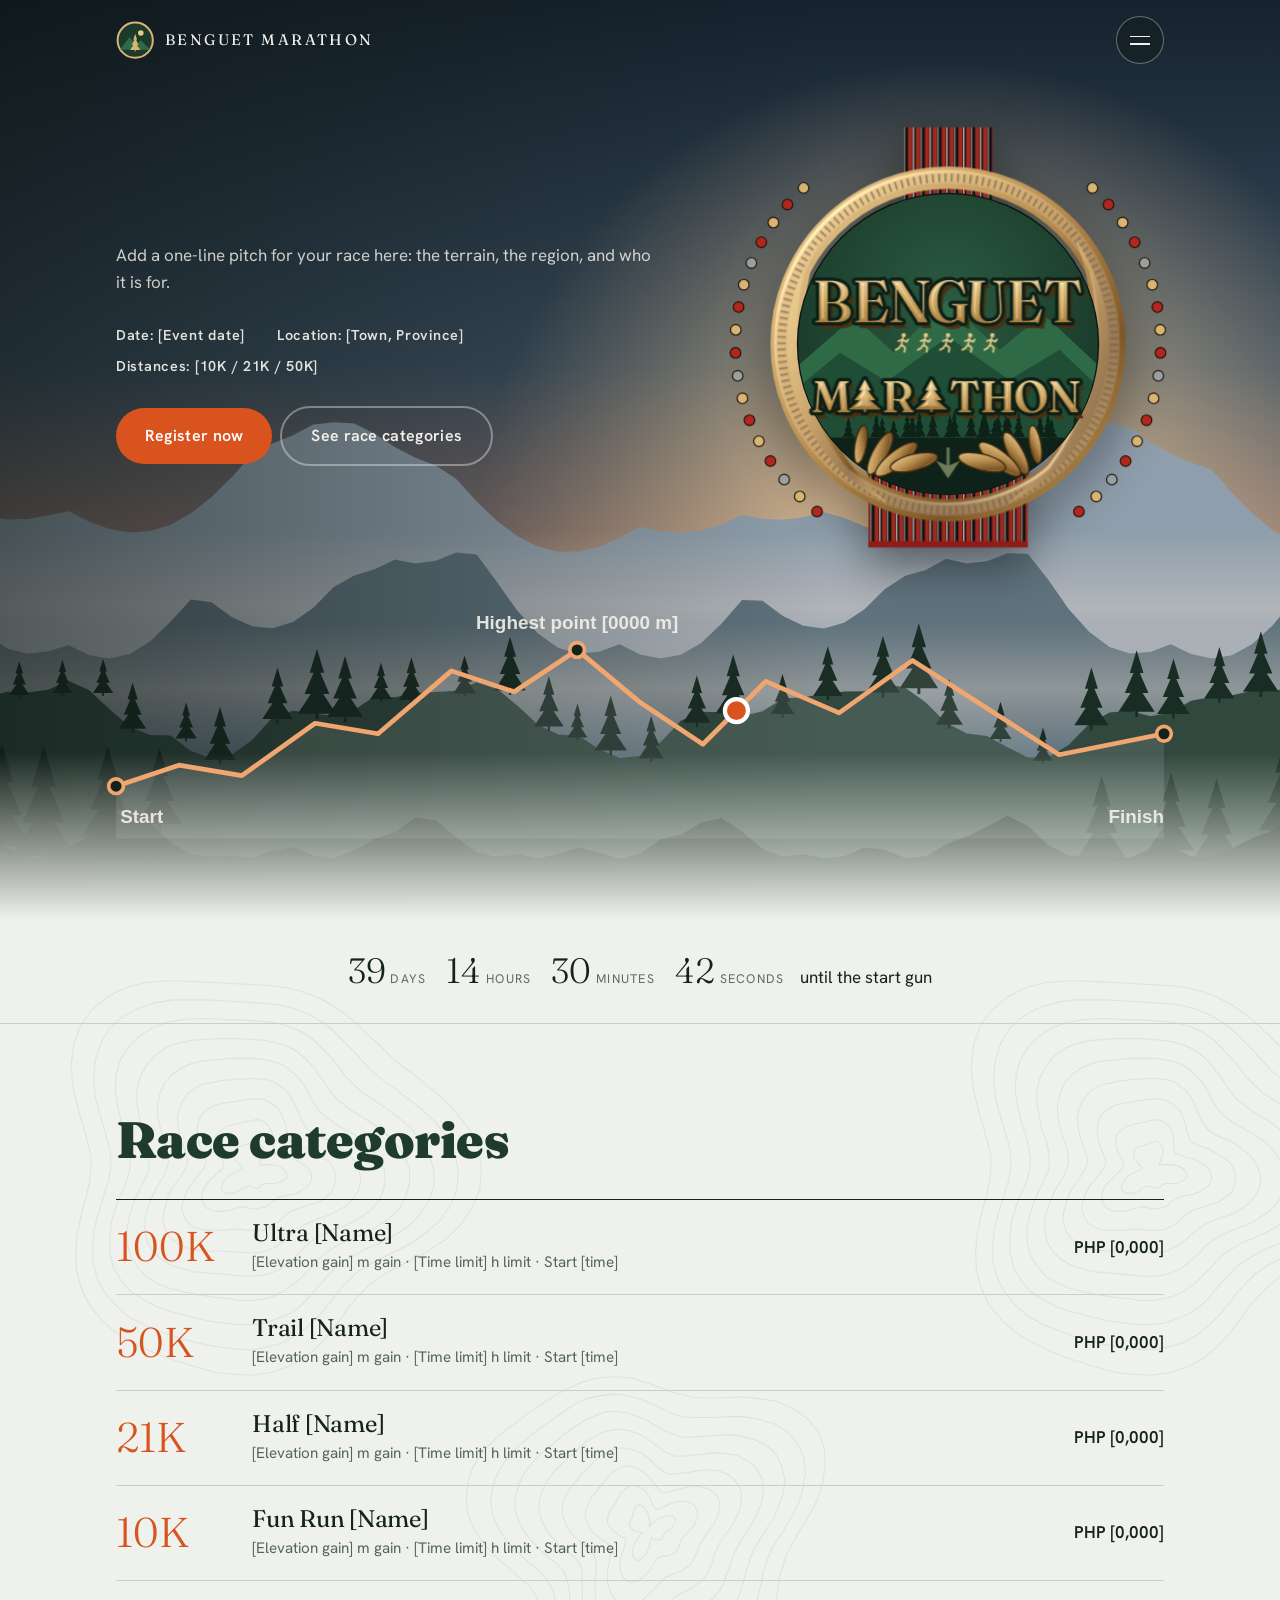
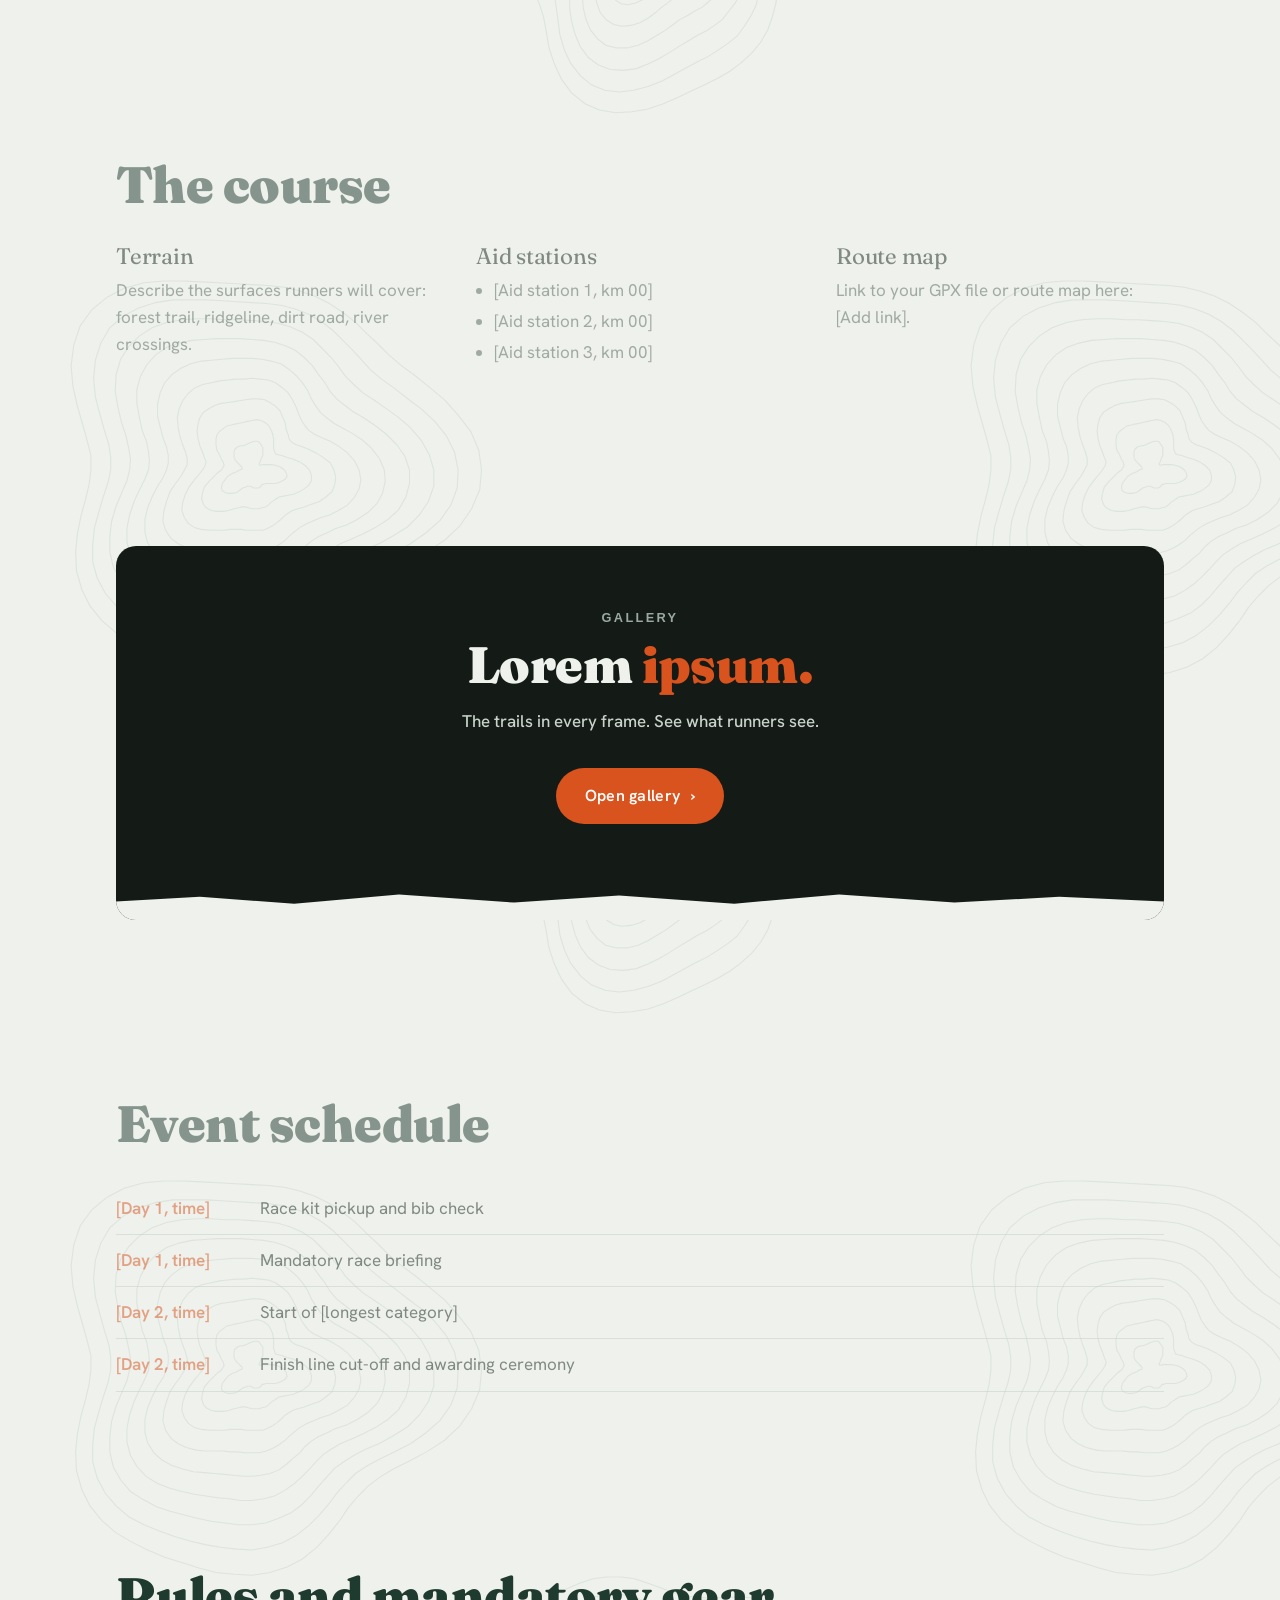
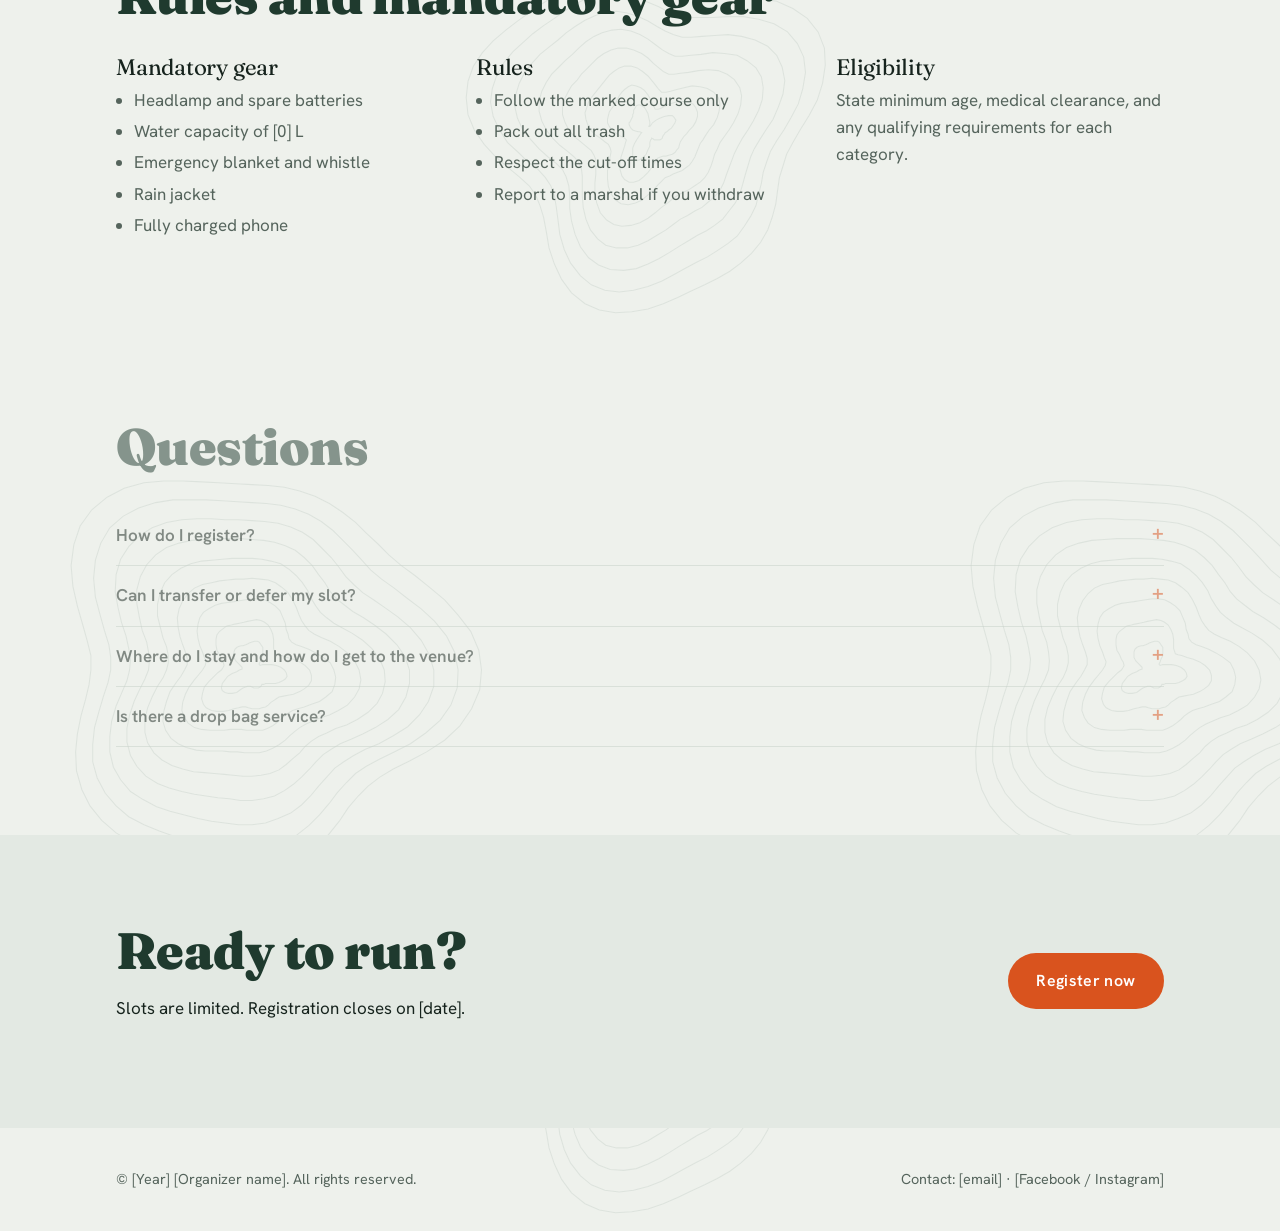
==== commit 378eb927: "mvp" ====
--- a/Trail Race Event Website.html
+++ b/Trail Race Event Website.html
@@ -3,7 +3,7 @@
 <head>
 <meta charset="utf-8">
 <meta name="viewport" content="width=device-width, initial-scale=1, viewport-fit=cover">
-<title>Your Event Name – Trail Race</title>
+<title>Benguet Marathon</title>
 <link rel="preconnect" href="https://fonts.googleapis.com">
 <link rel="preconnect" href="https://fonts.gstatic.com" crossorigin>
 <link href="https://fonts.googleapis.com/css2?family=Fraunces:wght@300;400;600&family=Hanken+Grotesk:wght@400;500;600&display=swap" rel="stylesheet">
@@ -219,11 +219,57 @@
 .scene .profile .ln{stroke-width:4.5}
 .scene .profile text{font-size:18px;font-weight:600;fill:rgba(244,241,234,.9)}
 .scene .profile .pts circle{fill:#13231c;stroke:#F2A66F;stroke-width:3.5}
+
+/* Back to top */
+.totop{position:fixed;right:1.25rem;bottom:calc(1.25rem + env(safe-area-inset-bottom,0px));z-index:15;width:3rem;height:3rem;border-radius:50%;display:grid;place-items:center;background:var(--bg);color:var(--accent);border:1px solid var(--line);box-shadow:0 6px 18px rgba(0,0,0,.18);cursor:pointer;opacity:0;visibility:hidden;transform:translateY(10px);transition:opacity .25s,transform .25s,visibility .25s}
+.totop.show{opacity:1;visibility:visible;transform:none}
+.totop:hover{border-color:var(--accent)}
+@media (prefers-reduced-motion:reduce){.totop{transition:none}}
+
+/* Logo */
+.sr{position:absolute;width:1px;height:1px;overflow:hidden;clip:rect(0 0 0 0);white-space:nowrap}
+.hero h1.lockup{font-size:0;line-height:0;margin:0 0 .5rem}
+.lockup svg{width:min(100%,40rem);height:auto;display:block;overflow:visible;filter:drop-shadow(0 6px 18px rgba(0,0,0,.35))}
+.bar .logo{display:flex;align-items:center;gap:.65rem}
+.mk{width:2.4rem;height:2.4rem;flex:none}
+.logo-t{font:400 .95rem "Fraunces",Georgia,serif;letter-spacing:.16em}
+@media (max-width:30rem){.logo-t{display:none}}
+
+/* 3D emblem */
+.hero{display:grid;grid-template-columns:minmax(0,1fr) min(27rem,42%);column-gap:3rem;align-items:center}
+.hero h1.emblem{grid-column:2;grid-row:1;font-size:0;line-height:0;margin:0;justify-self:end;width:100%}
+.hcopy{grid-column:1;grid-row:1}
+.hero .profile{grid-column:1/-1;grid-row:2}
+.emb{display:block;position:relative;width:100%;aspect-ratio:1;perspective:1000px}
+.tilt,.float{display:block;position:absolute;inset:0;transform-style:preserve-3d}
+.tilt{transform:rotateX(var(--rx,0deg)) rotateY(var(--ry,0deg));transition:transform .25s ease-out}
+.float{animation:float 9s ease-in-out infinite alternate}
+@keyframes float{from{transform:rotateY(-5deg) rotateX(2deg)}to{transform:rotateY(5deg) rotateX(-2deg)}}
+.ly{position:absolute;inset:0;width:100%;height:100%;overflow:visible}
+.z1{transform:translateZ(-30px);filter:drop-shadow(0 18px 24px rgba(0,0,0,.45))}.z2{transform:translateZ(0)}.z3{transform:translateZ(26px)}.z4{transform:translateZ(52px)}
+.sw{animation:sweep 7s ease-in-out 1.6s infinite}
+@keyframes sweep{0%{transform:translateX(0)}35%,100%{transform:translateX(1200px)}}
+.rr{animation:bob .6s ease-in-out infinite alternate}
+@keyframes bob{to{transform:translateY(-3px)}}
+@media (max-width:62rem){.hero{grid-template-columns:1fr}.hero h1.emblem{grid-column:1;grid-row:1;justify-self:center;width:min(80vw,22rem);margin-bottom:2rem}.hcopy{grid-row:2}.hero .profile{grid-row:3}}
+@media (prefers-reduced-motion:reduce){.float,.sw,.rr{animation:none}.tilt{transition:none}}
+
+/* Header shows on scroll up */
+.bar{transition:transform .3s ease,background .3s,border-color .3s}
+.bar.stuck{background:var(--bg);border-bottom:1px solid var(--line)}
+.bar.stuck .logo{opacity:1;pointer-events:auto;color:var(--ink)}
+.bar.hide:not(:focus-within){transform:translateY(calc(-100% - env(safe-area-inset-top,0px) - 2px))}
+@media (prefers-reduced-motion:reduce){.bar{transition:none}}
+
+/* Centered countdown */
+.count .wrap{justify-content:center;align-items:baseline;gap:.4rem 1rem;text-align:center}
+.count span.u:last-child{margin-right:0}
+@media (max-width:30rem){.count b{font-size:1.7rem}.count span.u{margin-right:.6rem}}
 </style>
 </head>
 <body>
 <header class="bar"><div class="bar-in">
-  <a class="logo" href="#top">YOUR EVENT</a>
+  <a class="logo" href="#top" aria-label="Benguet Marathon home"><svg class="mk" viewBox="0 0 48 48" aria-hidden="true"><circle cx="24" cy="24" r="22" fill="#1b3a2b" stroke="#D9B472" stroke-width="2.5"/><circle cx="31" cy="15" r="3.5" fill="#E9C98A"/><path d="M5 36L17 20L25 30L31 24L43 36Z" fill="#2f6a47"/><path d="M24.0 16.0 L26.4 23.5 L25.1 23.5 L28.2 30.1 L26.1 30.1 L30.4 36.2 L24.5 36.2 L24.5 38.0 L23.5 38.0 L23.5 36.2 L17.6 36.2 L21.9 30.1 L19.8 30.1 L22.9 23.5 L21.6 23.5Z" fill="#D9B472"/></svg><span class="logo-t">BENGUET MARATHON</span></a>
   <button class="burger" id="burger" type="button" aria-label="Open menu" aria-haspopup="dialog" aria-controls="menu"><span></span><span></span></button>
 </div></header>
 <dialog id="menu" aria-label="Menu">
@@ -256,10 +302,29 @@
 <path d="M-20 900 L-20 829.7 L0 838.8 L20 837.8 L40 840.3 L60 839.9 L80 830.2 L100 830.8 L120 839.9 L140 839.9 L160 829.6 L180 820.6 L200 812.2 L220 799.8 L240 806.0 L260 825.3 L280 837.3 L300 839.0 L320 838.8 L340 840.9 L360 833.8 L380 829.8 L400 838.1 L420 841.0 L440 833.4 L460 821.7 L480 815.3 L500 801.1 L520 804.0 L540 820.4 L560 835.0 L580 839.5 L600 836.9 L620 841.2 L640 836.7 L660 830.3 L680 835.6 L700 841.2 L720 836.5 L740 822.6 L760 817.8 L780 805.9 L800 801.8 L820 814.8 L840 831.9 L860 839.3 L880 837.0 L900 840.8 L920 838.9 L940 830.3 L960 832.6 L980 840.6 L1000 838.9 L1020 827.2 L1040 819.7 L1060 810.1 L1080 799.3 L1100 809.0 L1120 827.9 L1140 838.3 L1160 838.4 L1180 839.7 L1200 840.4 L1220 831.8 L1240 829.4 L1260 839.2 L1280 840.5 L1300 831.3 L1320 821.1 L1340 813.6 L1360 800.3 L1380 805.1 L1400 823.3 L1420 836.4 L1440 839.3 L1460 838.1 L1460 900Z" fill="#13231c"/>
 </svg>
     <div class="wrap hero">
-    <h1>Your Event Name</h1>
-    <p class="sub">Add a one-line pitch for your race here: the terrain, the region, and who it is for.</p>
+    <h1 class="emblem"><span class="emb" role="img" aria-label="Benguet Marathon"><span class="tilt"><span class="float"><svg class="ly z1" viewBox="0 0 600 600" aria-hidden="true" focusable="false"><defs>
+<linearGradient id="gb" x1="0" y1="0" x2="1" y2="1"><stop offset="0" stop-color="#EBCE94"/><stop offset=".45" stop-color="#B98F50"/><stop offset=".75" stop-color="#7E5726"/><stop offset="1" stop-color="#C39B5A"/></linearGradient>
+<linearGradient id="gd" x1="0" y1="0" x2="0" y2="1"><stop offset="0" stop-color="#F6E1AE"/><stop offset=".55" stop-color="#C79E58"/><stop offset="1" stop-color="#94692F"/></linearGradient>
+<radialGradient id="dg" cx=".5" cy=".4" r=".7"><stop offset="0" stop-color="#2a5a40"/><stop offset="1" stop-color="#0e2219"/></radialGradient>
+<pattern id="wv" width="24" height="8" patternUnits="userSpaceOnUse"><rect width="24" height="8" fill="#121212"/><rect x="3" width="6" height="8" fill="#A3281E"/><rect x="10" width="1.4" height="8" fill="#eee"/><rect x="14" width="6" height="8" fill="#A3281E"/><rect x="21" width="1" height="8" fill="#eee"/></pattern>
+<filter id="bev" x="-5%" y="-5%" width="110%" height="110%"><feGaussianBlur in="SourceAlpha" stdDeviation="2" result="b"/><feSpecularLighting in="b" surfaceScale="5" specularConstant="1.1" specularExponent="24" lighting-color="#fff4d6" result="sp"><feDistantLight azimuth="235" elevation="50"/></feSpecularLighting><feComposite in="sp" in2="SourceAlpha" operator="in" result="s2"/><feComposite in="SourceGraphic" in2="s2" operator="arithmetic" k1="0" k2="1" k3=".6" k4="0"/></filter>
+<filter id="bev2" x="-5%" y="-5%" width="110%" height="110%"><feGaussianBlur in="SourceAlpha" stdDeviation="3.5" result="b"/><feSpecularLighting in="b" surfaceScale="7" specularConstant="1" specularExponent="20" lighting-color="#fff0cc" result="sp"><feDistantLight azimuth="225" elevation="45"/></feSpecularLighting><feComposite in="sp" in2="SourceAlpha" operator="in" result="s2"/><feComposite in="SourceGraphic" in2="s2" operator="arithmetic" k1="0" k2="1" k3=".55" k4="0"/></filter>
+</defs>
+<rect x="236" y="-10" width="128" height="200" fill="url(#wv)"/><rect x="186" y="430" width="228" height="160" fill="url(#wv)"/><rect x="186" y="582" width="228" height="9" fill="#8f1d17"/>
+<g filter="url(#bev2)"><circle cx="300" cy="300" r="238" fill="none" stroke="url(#gb)" stroke-width="32"/><circle cx="300" cy="300" r="238" fill="none" stroke="#3b2810" stroke-opacity=".5" stroke-width="12" stroke-dasharray="3 6"/><path d="M118 150 A255 255 0 0 0 214 528 A330 330 0 0 1 118 150Z" fill="url(#gb)"/><path d="M482 150 A255 255 0 0 1 386 528 A330 330 0 0 0 482 150Z" fill="url(#gb)"/></g></svg><svg class="ly z2" viewBox="0 0 600 600" aria-hidden="true" focusable="false"><defs><clipPath id="dc"><circle cx="300" cy="300" r="208"/></clipPath></defs><circle cx="300" cy="300" r="210" fill="#0b1912"/><g clip-path="url(#dc)"><rect width="600" height="600" fill="url(#dg)"/><path d="M80 340L170 262L225 312L298 240L372 308L432 258L520 340V430H80Z" fill="#2d6a45"/><path d="M80 370L150 312L215 352L300 290L385 350L455 308L520 370V430H80Z" fill="#1f4d35"/><path d="M200.4 395.1 L203.7 407.7 L202.0 407.7 L206.1 418.7 L203.3 418.7 L209.2 429.0 L201.1 429.0 L201.1 432.0 L199.8 432.0 L199.8 429.0 L191.6 429.0 L197.6 418.7 L194.7 418.7 L198.9 407.7 L197.1 407.7Z M250.6 393.9 L253.9 406.9 L252.1 406.9 L256.3 418.3 L253.4 418.3 L259.4 429.0 L251.2 429.0 L251.2 432.0 L249.9 432.0 L249.9 429.0 L241.8 429.0 L247.7 418.3 L244.9 418.3 L249.0 406.9 L247.3 406.9Z M347.8 404.7 L351.1 414.0 L349.3 414.0 L353.5 422.2 L350.6 422.2 L356.6 429.8 L348.4 429.8 L348.4 432.0 L347.1 432.0 L347.1 429.8 L339.0 429.8 L344.9 422.2 L342.1 422.2 L346.2 414.0 L344.5 414.0Z M115.0 389.3 L118.3 403.8 L116.5 403.8 L120.7 416.6 L117.9 416.6 L123.8 428.6 L115.7 428.6 L115.7 432.0 L114.3 432.0 L114.3 428.6 L106.2 428.6 L112.1 416.6 L109.3 416.6 L113.5 403.8 L111.7 403.8Z M208.6 401.3 L211.9 411.7 L210.1 411.7 L214.3 421.0 L211.4 421.0 L217.4 429.5 L209.2 429.5 L209.2 432.0 L207.9 432.0 L207.9 429.5 L199.8 429.5 L205.7 421.0 L202.8 421.0 L207.0 411.7 L205.3 411.7Z M488.3 396.6 L491.6 408.6 L489.9 408.6 L494.1 419.3 L491.2 419.3 L497.1 429.2 L489.0 429.2 L489.0 432.0 L487.7 432.0 L487.7 429.2 L479.5 429.2 L485.5 419.3 L482.6 419.3 L486.8 408.6 L485.0 408.6Z M427.9 396.5 L431.2 408.6 L429.4 408.6 L433.6 419.2 L430.7 419.2 L436.7 429.2 L428.5 429.2 L428.5 432.0 L427.2 432.0 L427.2 429.2 L419.1 429.2 L425.0 419.2 L422.1 419.2 L426.3 408.6 L424.6 408.6Z M352.8 403.0 L356.1 412.9 L354.4 412.9 L358.6 421.6 L355.7 421.6 L361.6 429.7 L353.5 429.7 L353.5 432.0 L352.2 432.0 L352.2 429.7 L344.0 429.7 L350.0 421.6 L347.1 421.6 L351.3 412.9 L349.5 412.9Z M351.2 388.6 L354.5 403.4 L352.8 403.4 L357.0 416.4 L354.1 416.4 L360.0 428.5 L351.9 428.5 L351.9 432.0 L350.6 432.0 L350.6 428.5 L342.4 428.5 L348.4 416.4 L345.5 416.4 L349.7 403.4 L347.9 403.4Z M308.8 391.2 L312.1 405.1 L310.3 405.1 L314.5 417.3 L311.7 417.3 L317.6 428.7 L309.5 428.7 L309.5 432.0 L308.1 432.0 L308.1 428.7 L300.0 428.7 L305.9 417.3 L303.1 417.3 L307.3 405.1 L305.5 405.1Z M365.1 404.7 L368.4 414.0 L366.7 414.0 L370.9 422.2 L368.0 422.2 L373.9 429.8 L365.8 429.8 L365.8 432.0 L364.5 432.0 L364.5 429.8 L356.3 429.8 L362.3 422.2 L359.4 422.2 L363.6 414.0 L361.8 414.0Z M398.1 394.2 L401.4 407.0 L399.7 407.0 L403.8 418.4 L401.0 418.4 L406.9 429.0 L398.8 429.0 L398.8 432.0 L397.5 432.0 L397.5 429.0 L389.3 429.0 L395.3 418.4 L392.4 418.4 L396.6 407.0 L394.8 407.0Z M224.5 405.4 L227.8 414.4 L226.0 414.4 L230.2 422.4 L227.3 422.4 L233.3 429.9 L225.1 429.9 L225.1 432.0 L223.8 432.0 L223.8 429.9 L215.7 429.9 L221.6 422.4 L218.8 422.4 L222.9 414.4 L221.2 414.4Z M438.9 396.5 L442.2 408.6 L440.4 408.6 L444.6 419.2 L441.8 419.2 L447.7 429.2 L439.6 429.2 L439.6 432.0 L438.2 432.0 L438.2 429.2 L430.1 429.2 L436.0 419.2 L433.2 419.2 L437.4 408.6 L435.6 408.6Z M383.2 388.4 L386.5 403.2 L384.7 403.2 L388.9 416.3 L386.0 416.3 L392.0 428.5 L383.8 428.5 L383.8 432.0 L382.5 432.0 L382.5 428.5 L374.4 428.5 L380.3 416.3 L377.4 416.3 L381.6 403.2 L379.9 403.2Z M381.4 387.6 L384.7 402.7 L382.9 402.7 L387.1 416.0 L384.2 416.0 L390.2 428.4 L382.0 428.4 L382.0 432.0 L380.7 432.0 L380.7 428.4 L372.6 428.4 L378.5 416.0 L375.6 416.0 L379.8 402.7 L378.1 402.7Z M260.1 390.0 L263.4 404.3 L261.6 404.3 L265.8 416.9 L262.9 416.9 L268.9 428.6 L260.7 428.6 L260.7 432.0 L259.4 432.0 L259.4 428.6 L251.3 428.6 L257.2 416.9 L254.4 416.9 L258.5 404.3 L256.8 404.3Z M279.0 387.3 L282.3 402.5 L280.5 402.5 L284.7 415.9 L281.8 415.9 L287.8 428.4 L279.6 428.4 L279.6 432.0 L278.3 432.0 L278.3 428.4 L270.2 428.4 L276.1 415.9 L273.2 415.9 L277.4 402.5 L275.7 402.5Z M444.0 404.1 L447.3 413.6 L445.5 413.6 L449.7 421.9 L446.8 421.9 L452.8 429.8 L444.6 429.8 L444.6 432.0 L443.3 432.0 L443.3 429.8 L435.2 429.8 L441.1 421.9 L438.2 421.9 L442.4 413.6 L440.7 413.6Z M161.7 401.7 L165.0 412.0 L163.2 412.0 L167.4 421.1 L164.5 421.1 L170.5 429.6 L162.3 429.6 L162.3 432.0 L161.0 432.0 L161.0 429.6 L152.9 429.6 L158.8 421.1 L155.9 421.1 L160.1 412.0 L158.4 412.0Z M476.9 397.3 L480.2 409.1 L478.4 409.1 L482.6 419.5 L479.7 419.5 L485.7 429.2 L477.5 429.2 L477.5 432.0 L476.2 432.0 L476.2 429.2 L468.1 429.2 L474.0 419.5 L471.2 419.5 L475.3 409.1 L473.6 409.1Z M348.1 400.0 L351.4 410.9 L349.7 410.9 L353.8 420.5 L351.0 420.5 L356.9 429.4 L348.8 429.4 L348.8 432.0 L347.5 432.0 L347.5 429.4 L339.3 429.4 L345.3 420.5 L342.4 420.5 L346.6 410.9 L344.8 410.9Z M302.8 398.3 L306.1 409.7 L304.3 409.7 L308.5 419.9 L305.6 419.9 L311.6 429.3 L303.4 429.3 L303.4 432.0 L302.1 432.0 L302.1 429.3 L294.0 429.3 L299.9 419.9 L297.0 419.9 L301.2 409.7 L299.5 409.7Z M243.3 394.3 L246.6 407.1 L244.9 407.1 L249.1 418.4 L246.2 418.4 L252.1 429.0 L244.0 429.0 L244.0 432.0 L242.7 432.0 L242.7 429.0 L234.5 429.0 L240.5 418.4 L237.6 418.4 L241.8 407.1 L240.0 407.1Z M332.0 387.9 L335.3 402.9 L333.6 402.9 L337.7 416.1 L334.9 416.1 L340.8 428.5 L332.7 428.5 L332.7 432.0 L331.4 432.0 L331.4 428.5 L323.2 428.5 L329.2 416.1 L326.3 416.1 L330.5 402.9 L328.7 402.9Z M369.2 387.4 L372.5 402.6 L370.7 402.6 L374.9 416.0 L372.0 416.0 L378.0 428.4 L369.8 428.4 L369.8 432.0 L368.5 432.0 L368.5 428.4 L360.4 428.4 L366.3 416.0 L363.4 416.0 L367.6 402.6 L365.9 402.6Z " fill="#0d2318"/><rect y="430" width="600" height="170" fill="#0e2219"/></g></svg><svg class="ly z3" viewBox="0 0 600 600" aria-hidden="true" focusable="false"><defs>
+<g id="tx" font-family="Fraunces,Georgia,serif" font-weight="600" text-anchor="middle"><text x="144.0" y="270" font-size="80">B</text><text x="196.0" y="270" font-size="80">E</text><text x="248.0" y="270" font-size="80">N</text><text x="300.0" y="270" font-size="80">G</text><text x="352.0" y="270" font-size="80">U</text><text x="404.0" y="270" font-size="80">E</text><text x="456.0" y="270" font-size="80">T</text><text x="142.5" y="392" font-size="60">M</text><path d="M187.5 348.0 L195.6 363.0 L191.3 363.0 L201.5 376.2 L194.5 376.2 L209.1 388.5 L189.1 388.5 L189.1 392.0 L185.9 392.0 L185.9 388.5 L165.9 388.5 L180.5 376.2 L173.5 376.2 L183.7 363.0 L179.4 363.0Z"/><text x="232.5" y="392" font-size="60">R</text><path d="M277.5 348.0 L285.6 363.0 L281.3 363.0 L291.5 376.2 L284.5 376.2 L299.1 388.5 L279.1 388.5 L279.1 392.0 L275.9 392.0 L275.9 388.5 L255.9 388.5 L270.5 376.2 L263.5 376.2 L273.7 363.0 L269.4 363.0Z"/><text x="322.5" y="392" font-size="60">T</text><text x="367.5" y="392" font-size="60">H</text><text x="412.5" y="392" font-size="60">O</text><text x="457.5" y="392" font-size="60">N</text></g>
+<symbol id="rn" viewBox="0 0 20 28"><g fill="none" stroke="#E4C686" stroke-width="2.6" stroke-linecap="round" stroke-linejoin="round"><path d="M11 8L9 17M10 10L16 13L18 10M10 10L5 12M9 17L14 21L13 27M9 17L5 22L1 24"/></g><circle cx="12" cy="4" r="3" fill="#E4C686"/></symbol>
+<mask id="sm" maskUnits="userSpaceOnUse" x="0" y="0" width="600" height="600"><use href="#tx" fill="#fff"/></mask>
+<linearGradient id="sh" x1="0" y1="0" x2="1" y2="0"><stop offset=".3" stop-color="#fff" stop-opacity="0"/><stop offset=".5" stop-color="#fff" stop-opacity=".9"/><stop offset=".7" stop-color="#fff" stop-opacity="0"/></linearGradient></defs>
+<ellipse cx="392" cy="448" rx="32" ry="10" transform="rotate(62 392 448)" fill="url(#gb)" stroke="#3b2810" stroke-width="2"/><ellipse cx="370" cy="456" rx="35" ry="11" transform="rotate(38 370 456)" fill="url(#gb)" stroke="#3b2810" stroke-width="2"/><ellipse cx="346" cy="460" rx="33" ry="11" transform="rotate(14 346 460)" fill="url(#gb)" stroke="#3b2810" stroke-width="2"/><ellipse cx="418" cy="436" rx="26" ry="8" transform="rotate(80 418 436)" fill="url(#gb)" stroke="#3b2810" stroke-width="2"/><ellipse cx="208" cy="448" rx="32" ry="10" transform="rotate(-62 208 448)" fill="url(#gb)" stroke="#3b2810" stroke-width="2"/><ellipse cx="230" cy="456" rx="35" ry="11" transform="rotate(-38 230 456)" fill="url(#gb)" stroke="#3b2810" stroke-width="2"/><ellipse cx="254" cy="460" rx="33" ry="11" transform="rotate(-14 254 460)" fill="url(#gb)" stroke="#3b2810" stroke-width="2"/><ellipse cx="182" cy="436" rx="26" ry="8" transform="rotate(-80 182 436)" fill="url(#gb)" stroke="#3b2810" stroke-width="2"/><path d="M300 482L284 458L300 465L316 458Z M298 440H302V470H298Z" fill="#6e7d58"/>
+<use href="#tx" x="6.3" y="8.8" fill="#4a3212"/><use href="#tx" x="5.4" y="7.5" fill="#4a3212"/><use href="#tx" x="4.5" y="6.2" fill="#4a3212"/><use href="#tx" x="3.6" y="5.0" fill="#4a3212"/><use href="#tx" x="2.7" y="3.8" fill="#4a3212"/><use href="#tx" x="1.8" y="2.5" fill="#4a3212"/><use href="#tx" x="0.9" y="1.2" fill="#4a3212"/><use href="#tx" fill="#0d1f16" stroke="#0d1f16" stroke-width="9" stroke-linejoin="round"/>
+<use href="#tx" fill="url(#gd)" filter="url(#bev)"/>
+<g mask="url(#sm)"><rect class="sw" x="-300" y="190" width="240" height="230" fill="url(#sh)" transform="skewX(-18)"/></g>
+<g class="rr" style="animation-delay:-0.00s"><use href="#rn" x="228" y="284" width="20" height="28"/></g><g class="rr" style="animation-delay:-0.17s"><use href="#rn" x="258" y="284" width="20" height="28"/></g><g class="rr" style="animation-delay:-0.34s"><use href="#rn" x="288" y="284" width="20" height="28"/></g><g class="rr" style="animation-delay:-0.51s"><use href="#rn" x="318" y="284" width="20" height="28"/></g><g class="rr" style="animation-delay:-0.68s"><use href="#rn" x="348" y="284" width="20" height="28"/></g></svg><svg class="ly z4" viewBox="0 0 600 600" aria-hidden="true" focusable="false"><circle cx="127.6" cy="520.6" r="7" fill="#B3261E" stroke="#1a1208" stroke-width="1.5"/><circle cx="104.8" cy="500.7" r="7" fill="#D9B472" stroke="#1a1208" stroke-width="1.5"/><circle cx="84.3" cy="478.5" r="7" fill="#9aa0a0" stroke="#1a1208" stroke-width="1.5"/><circle cx="66.2" cy="454.1" r="7" fill="#B3261E" stroke="#1a1208" stroke-width="1.5"/><circle cx="51.0" cy="428.0" r="7" fill="#D9B472" stroke="#1a1208" stroke-width="1.5"/><circle cx="38.6" cy="400.3" r="7" fill="#B3261E" stroke="#1a1208" stroke-width="1.5"/><circle cx="29.3" cy="371.5" r="7" fill="#D9B472" stroke="#1a1208" stroke-width="1.5"/><circle cx="23.1" cy="341.9" r="7" fill="#9aa0a0" stroke="#1a1208" stroke-width="1.5"/><circle cx="20.2" cy="311.7" r="7" fill="#B3261E" stroke="#1a1208" stroke-width="1.5"/><circle cx="20.6" cy="281.4" r="7" fill="#D9B472" stroke="#1a1208" stroke-width="1.5"/><circle cx="24.3" cy="251.4" r="7" fill="#B3261E" stroke="#1a1208" stroke-width="1.5"/><circle cx="31.1" cy="221.9" r="7" fill="#D9B472" stroke="#1a1208" stroke-width="1.5"/><circle cx="41.1" cy="193.3" r="7" fill="#9aa0a0" stroke="#1a1208" stroke-width="1.5"/><circle cx="54.2" cy="166.0" r="7" fill="#B3261E" stroke="#1a1208" stroke-width="1.5"/><circle cx="70.1" cy="140.2" r="7" fill="#D9B472" stroke="#1a1208" stroke-width="1.5"/><circle cx="88.7" cy="116.3" r="7" fill="#B3261E" stroke="#1a1208" stroke-width="1.5"/><circle cx="109.8" cy="94.6" r="7" fill="#D9B472" stroke="#1a1208" stroke-width="1.5"/><circle cx="472.4" cy="520.6" r="7" fill="#B3261E" stroke="#1a1208" stroke-width="1.5"/><circle cx="495.2" cy="500.7" r="7" fill="#D9B472" stroke="#1a1208" stroke-width="1.5"/><circle cx="515.7" cy="478.5" r="7" fill="#9aa0a0" stroke="#1a1208" stroke-width="1.5"/><circle cx="533.8" cy="454.1" r="7" fill="#B3261E" stroke="#1a1208" stroke-width="1.5"/><circle cx="549.0" cy="428.0" r="7" fill="#D9B472" stroke="#1a1208" stroke-width="1.5"/><circle cx="561.4" cy="400.3" r="7" fill="#B3261E" stroke="#1a1208" stroke-width="1.5"/><circle cx="570.7" cy="371.5" r="7" fill="#D9B472" stroke="#1a1208" stroke-width="1.5"/><circle cx="576.9" cy="341.9" r="7" fill="#9aa0a0" stroke="#1a1208" stroke-width="1.5"/><circle cx="579.8" cy="311.7" r="7" fill="#B3261E" stroke="#1a1208" stroke-width="1.5"/><circle cx="579.4" cy="281.4" r="7" fill="#D9B472" stroke="#1a1208" stroke-width="1.5"/><circle cx="575.7" cy="251.4" r="7" fill="#B3261E" stroke="#1a1208" stroke-width="1.5"/><circle cx="568.9" cy="221.9" r="7" fill="#D9B472" stroke="#1a1208" stroke-width="1.5"/><circle cx="558.9" cy="193.3" r="7" fill="#9aa0a0" stroke="#1a1208" stroke-width="1.5"/><circle cx="545.8" cy="166.0" r="7" fill="#B3261E" stroke="#1a1208" stroke-width="1.5"/><circle cx="529.9" cy="140.2" r="7" fill="#D9B472" stroke="#1a1208" stroke-width="1.5"/><circle cx="511.3" cy="116.3" r="7" fill="#B3261E" stroke="#1a1208" stroke-width="1.5"/><circle cx="490.2" cy="94.6" r="7" fill="#D9B472" stroke="#1a1208" stroke-width="1.5"/></svg></span></span></span></h1>
+    <div class="hcopy"><p class="sub">Add a one-line pitch for your race here: the terrain, the region, and who it is for.</p>
     <div class="facts"><span>Date: [Event date]</span><span>Location: [Town, Province]</span><span>Distances: [10K / 21K / 50K]</span></div>
     <a class="btn" href="https://app.teammalaya.org" target="_blank" rel="noopener">Register now</a><a class="btn alt" href="#races">See race categories</a>
+    </div>
     <svg class="profile" viewBox="0 0 1000 220" role="img" aria-label="Sample elevation profile of the course">
       <path class="area" d="M0 220 L0 170 L60 150 L120 160 L190 110 L250 120 L320 60 L380 80 L440 40 L500 90 L560 130 L620 70 L690 100 L760 50 L830 95 L900 140 L1000 120 L1000 220Z"/>
       <path class="ln" d="M0 170 L60 150 L120 160 L190 110 L250 120 L320 60 L380 80 L440 40 L500 90 L560 130 L620 70 L690 100 L760 50 L830 95 L900 140 L1000 120"/>
@@ -302,7 +367,7 @@
   <section id="gallery"><div class="wrap">
     <div class="gt">
       <p class="eyebrow">Gallery</p>
-      <h2>See <em>what awaits.</em></h2>
+      <h2>Lorem <em>ipsum.</em></h2>
       <p class="gsub">The trails in every frame. See what runners see.</p>
       <a class="btn gbtn" href="#/gallery">Open gallery <span aria-hidden="true">&rsaquo;</span></a>
       <svg class="wave" viewBox="0 0 1000 30" preserveAspectRatio="none" aria-hidden="true"><path d="M0 30V14L80 10 170 16 270 8 380 15 480 9 590 16 690 8 800 15 900 10 1000 14V30Z" fill="var(--bg)"/></svg>
@@ -346,13 +411,14 @@
   <div class="wrap gp-head">
     <a class="back" href="#top">&larr; Back to home</a>
     <p class="eyebrow">Gallery</p>
-    <h1>See <em>what awaits.</em></h1>
+    <h1>Lorem <em>ipsum.</em></h1>
     <p class="gsub2">Add a line about your trails, your region, and what makes this race unlike any other.</p>
   </div>
   <div class="wrap"><div class="masonry" id="mas"></div><p class="note">Placeholder images. Replace them with your own event photos.</p></div>
 </main>
 <dialog id="lb" aria-label="Photo viewer"><button class="x" aria-label="Close photo">&times;</button><div id="lbc"></div></dialog>
 
+<button class="totop" id="totop" type="button" aria-label="Back to top"><svg viewBox="0 0 24 24" width="22" height="22" fill="none" stroke="currentColor" stroke-width="2" stroke-linecap="round" stroke-linejoin="round" aria-hidden="true"><path d="M12 19V5M5 12l7-7 7 7"/></svg></button>
 <footer><div class="wrap">
   <span>© [Year] [Organizer name]. All rights reserved.</span>
   <span>Contact: [email] · [Facebook / Instagram]</span>
@@ -366,11 +432,11 @@
   function tick(){
     var ms=target-new Date();
     if(ms<=0){el.innerHTML="<b>Race day</b>";return}
-    var d=Math.floor(ms/864e5),h=Math.floor(ms%864e5/36e5),m=Math.floor(ms%36e5/6e4);
+    var d=Math.floor(ms/864e5),h=Math.floor(ms%864e5/36e5),m=Math.floor(ms%36e5/6e4);var sc=Math.floor(ms%6e4/1e3);
     var bm=(window._lm!==undefined&&window._lm!==m)?" class='bump'":"";window._lm=m;
-    el.innerHTML="<b>"+d+"</b><span class='u'>days</span><b>"+pad(h)+"</b><span class='u'>hours</span><b"+bm+">"+pad(m)+"</b><span class='u'>minutes</span>";
+    el.innerHTML="<b>"+d+"</b><span class='u'>days</span><b>"+pad(h)+"</b><span class='u'>hours</span><b"+bm+">"+pad(m)+"</b><span class='u'>minutes</span><b>"+pad(sc)+"</b><span class='u'>seconds</span>";
   }
-  tick();setInterval(tick,30000);
+  tick();setInterval(tick,1000);
 })();
 </script>
 <script>
@@ -397,9 +463,19 @@
     for(var k in links)links[k].removeAttribute("aria-current");
     if(el.id&&links[el.id])links[el.id].setAttribute("aria-current","true");
   }
-  var obs=new IntersectionObserver(function(es){es.forEach(function(e){if(e.isIntersecting)setActive(e.target)})},{rootMargin:"-45% 0px -50% 0px"});
-  items.forEach(function(i){obs.observe(i)});
-  setActive(items[0]);
+  function atEnd(){return window.innerHeight+window.scrollY>=document.documentElement.scrollHeight-4}
+  function pick(){
+    var y=window.innerHeight*.5,best=items[0];
+    if(atEnd())best=items[items.length-1];
+    else items.forEach(function(i){var r=i.getBoundingClientRect();if(r.height&&r.top<=y)best=i});
+    setActive(best);
+  }
+  var busy=false;
+  function onS(){if(!busy){busy=true;requestAnimationFrame(function(){busy=false;pick()})}}
+  window.addEventListener("scroll",onS,{passive:true});
+  window.addEventListener("resize",onS);
+  window.addEventListener("hashchange",onS);
+  pick();
 })();
 </script>
 <script>
@@ -430,7 +506,7 @@
     var g=location.hash==="#/gallery";
     document.body.classList.toggle("view-gallery",g);
     main.hidden=g;gp.hidden=!g;
-    document.title=g?"Gallery – Your Event Name":homeTitle;
+    document.title=g?"Gallery – Benguet Marathon":homeTitle;
     if(g){window.scrollTo(0,0)}
     else{var id=location.hash.slice(1),t=id&&document.getElementById(id);if(t)t.scrollIntoView();else window.scrollTo(0,0)}
   }
@@ -446,5 +522,34 @@
   m.addEventListener("click",function(e){if(e.target===m||e.target.closest("a"))m.close()});
 })();
 </script>
+<script>
+(function(){
+  var t=document.getElementById("totop"),rm=window.matchMedia("(prefers-reduced-motion: reduce)");
+  function v(){t.classList.toggle("show",window.scrollY>500)}
+  window.addEventListener("scroll",v,{passive:true});v();
+  t.onclick=function(){window.scrollTo({top:0,behavior:rm.matches?"auto":"smooth"})};
+})();
+</script>
+<script>
+(function(){
+  var sc=document.querySelector(".scene"),t=document.querySelector(".tilt");
+  if(!sc||!t||window.matchMedia("(prefers-reduced-motion: reduce)").matches)return;
+  sc.addEventListener("pointermove",function(e){var r=sc.getBoundingClientRect(),x=(e.clientX-r.left)/r.width-.5,y=(e.clientY-r.top)/r.height-.5;t.style.setProperty("--ry",(x*18).toFixed(1)+"deg");t.style.setProperty("--rx",(-y*12).toFixed(1)+"deg")});
+  sc.addEventListener("pointerleave",function(){t.style.setProperty("--ry","0deg");t.style.setProperty("--rx","0deg")});
+})();
+</script>
+<script>
+(function(){
+  var bar=document.querySelector(".bar"),last=window.scrollY,busy=false;
+  function f(){
+    busy=false;var y=window.scrollY,d=y-last;
+    if(y<120)bar.classList.remove("hide");
+    else if(d>6)bar.classList.add("hide");
+    else if(d<-6)bar.classList.remove("hide");
+    if(Math.abs(d)>6||y<120)last=y;
+  }
+  window.addEventListener("scroll",function(){if(!busy){busy=true;requestAnimationFrame(f)}},{passive:true});
+})();
+</script>
 </body>
 </html>
